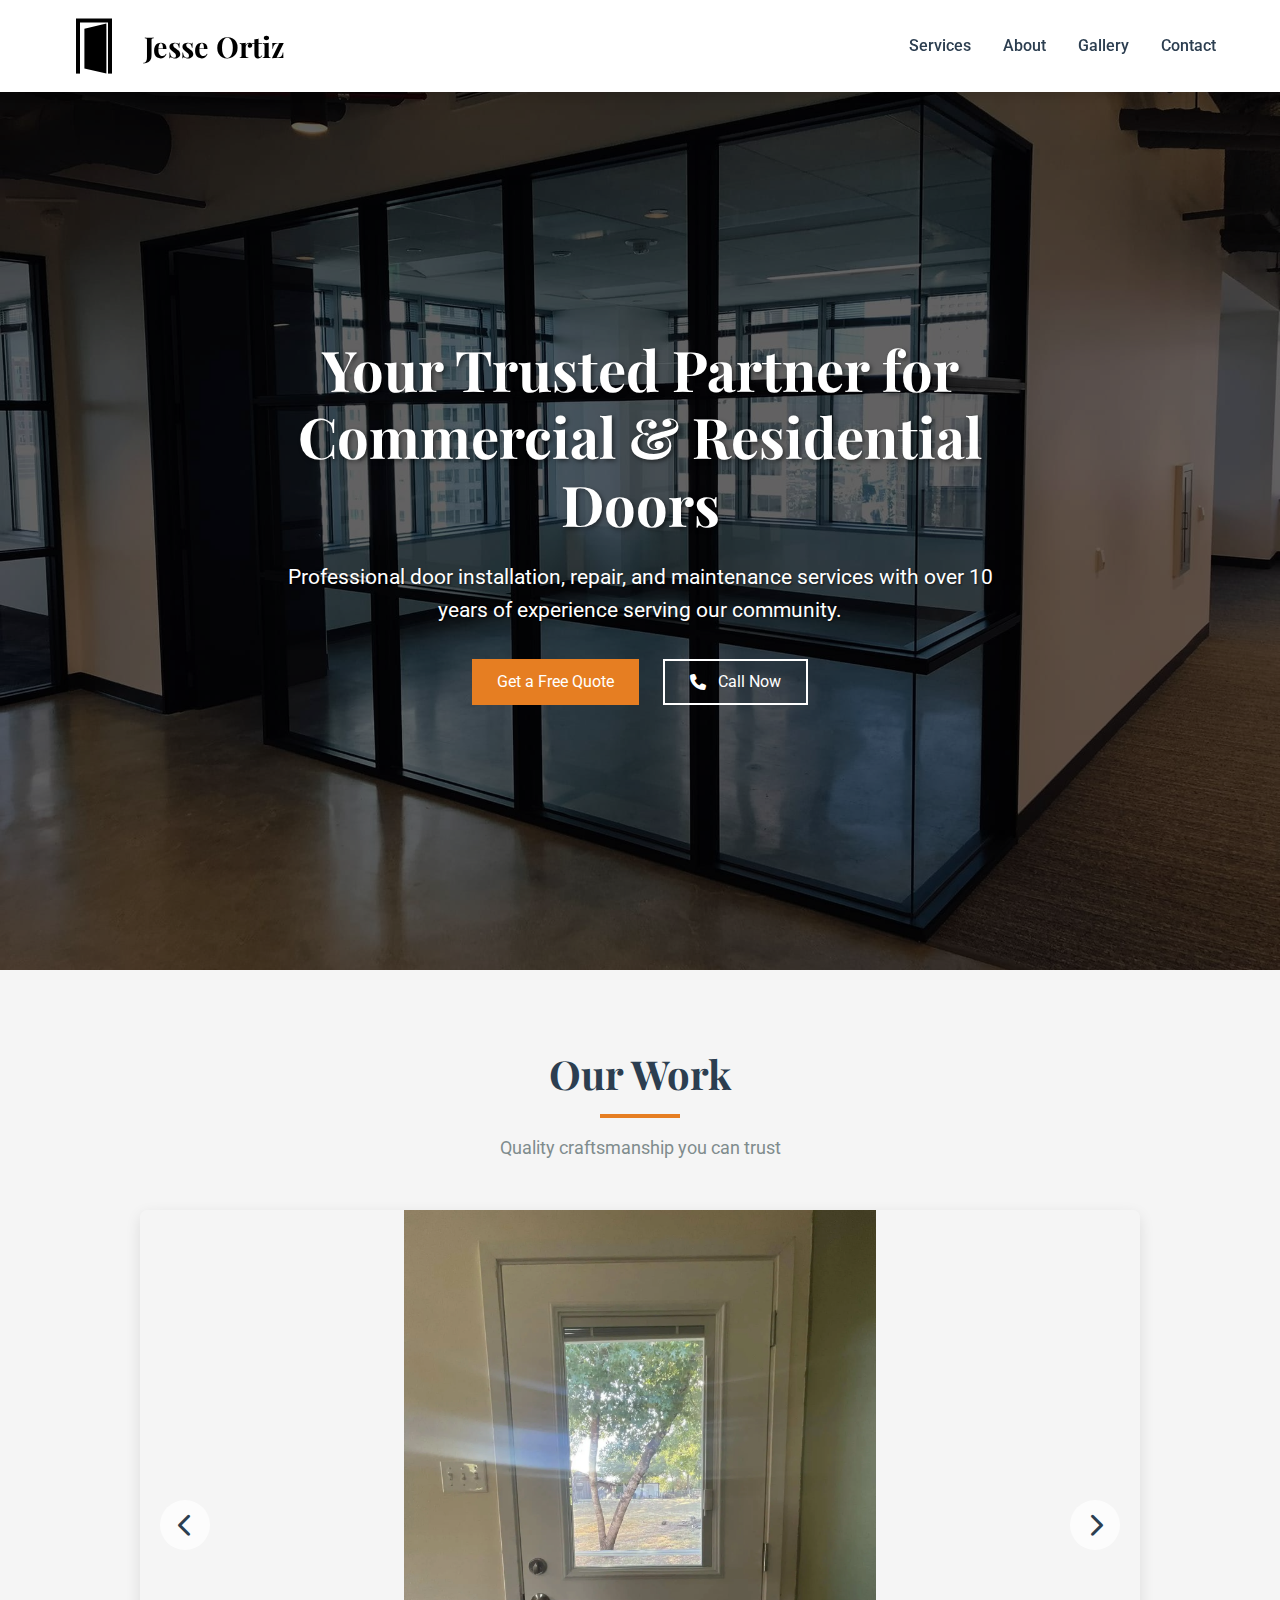
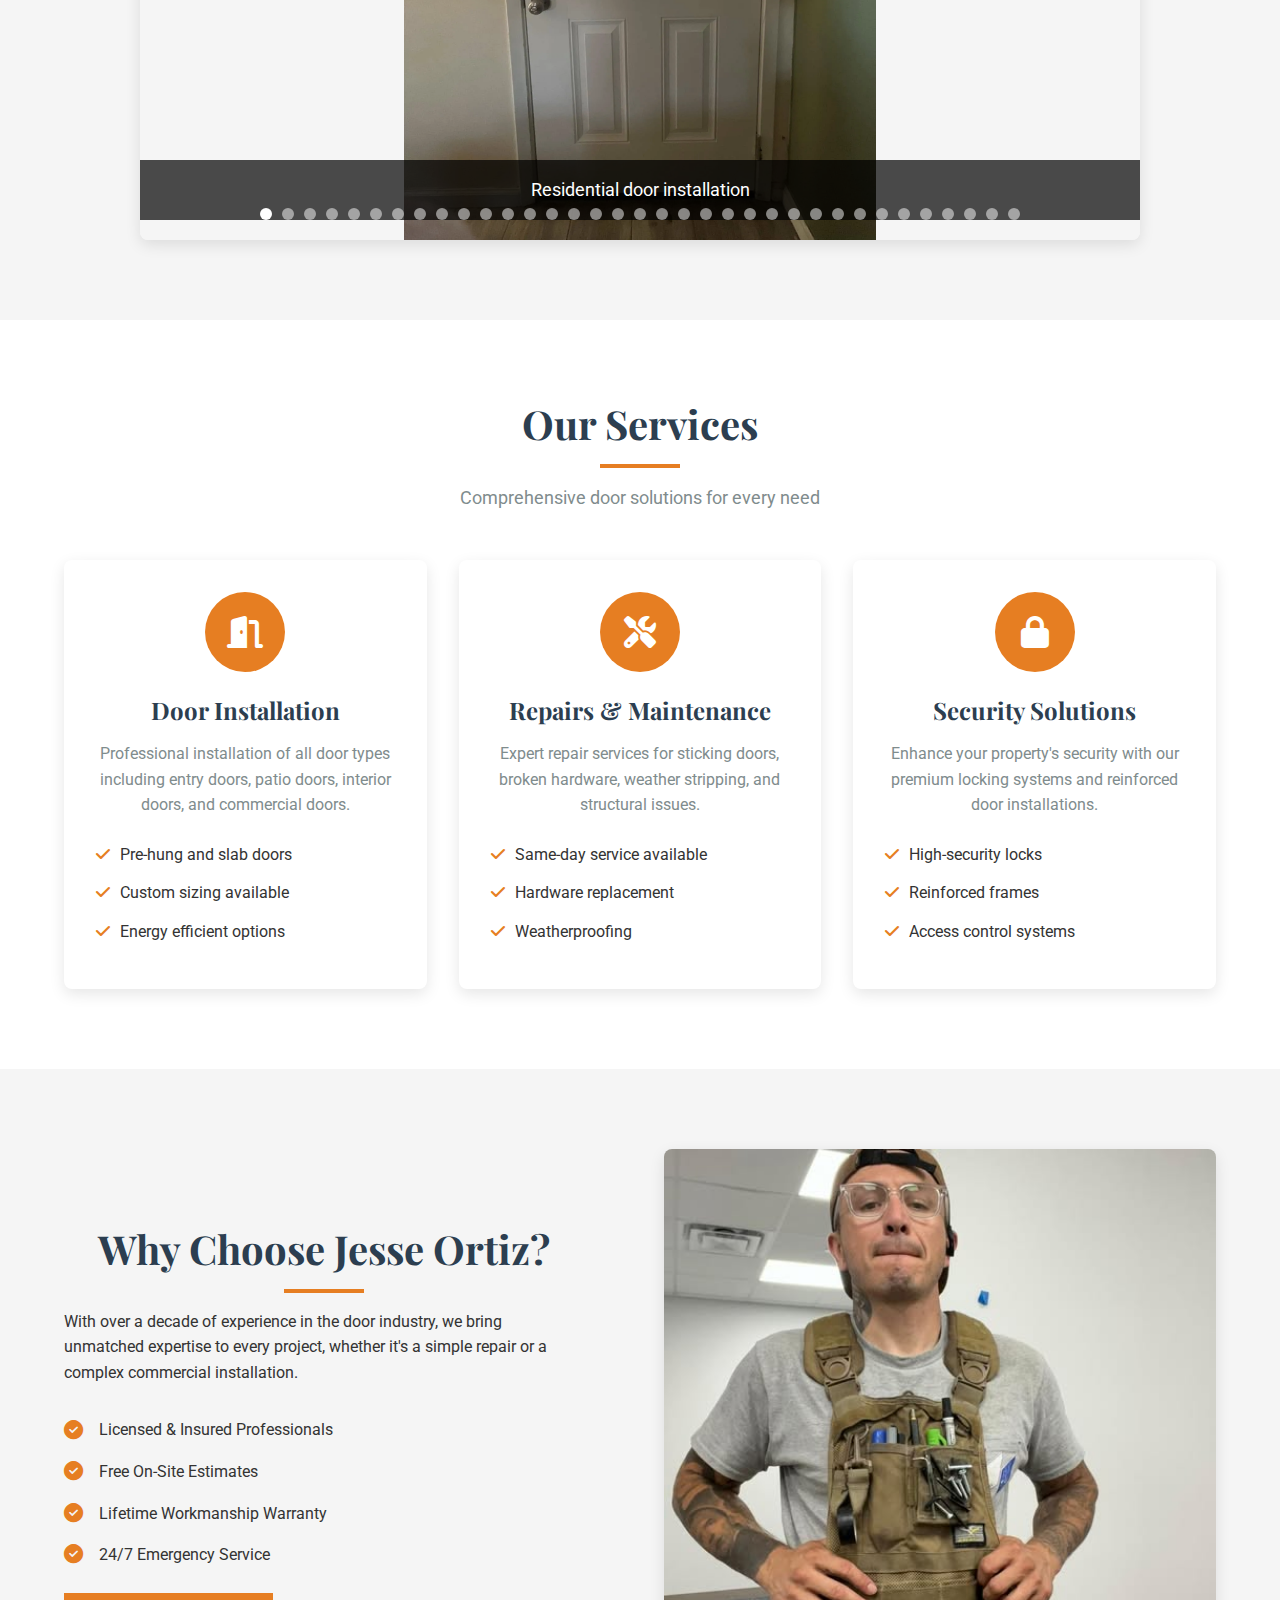
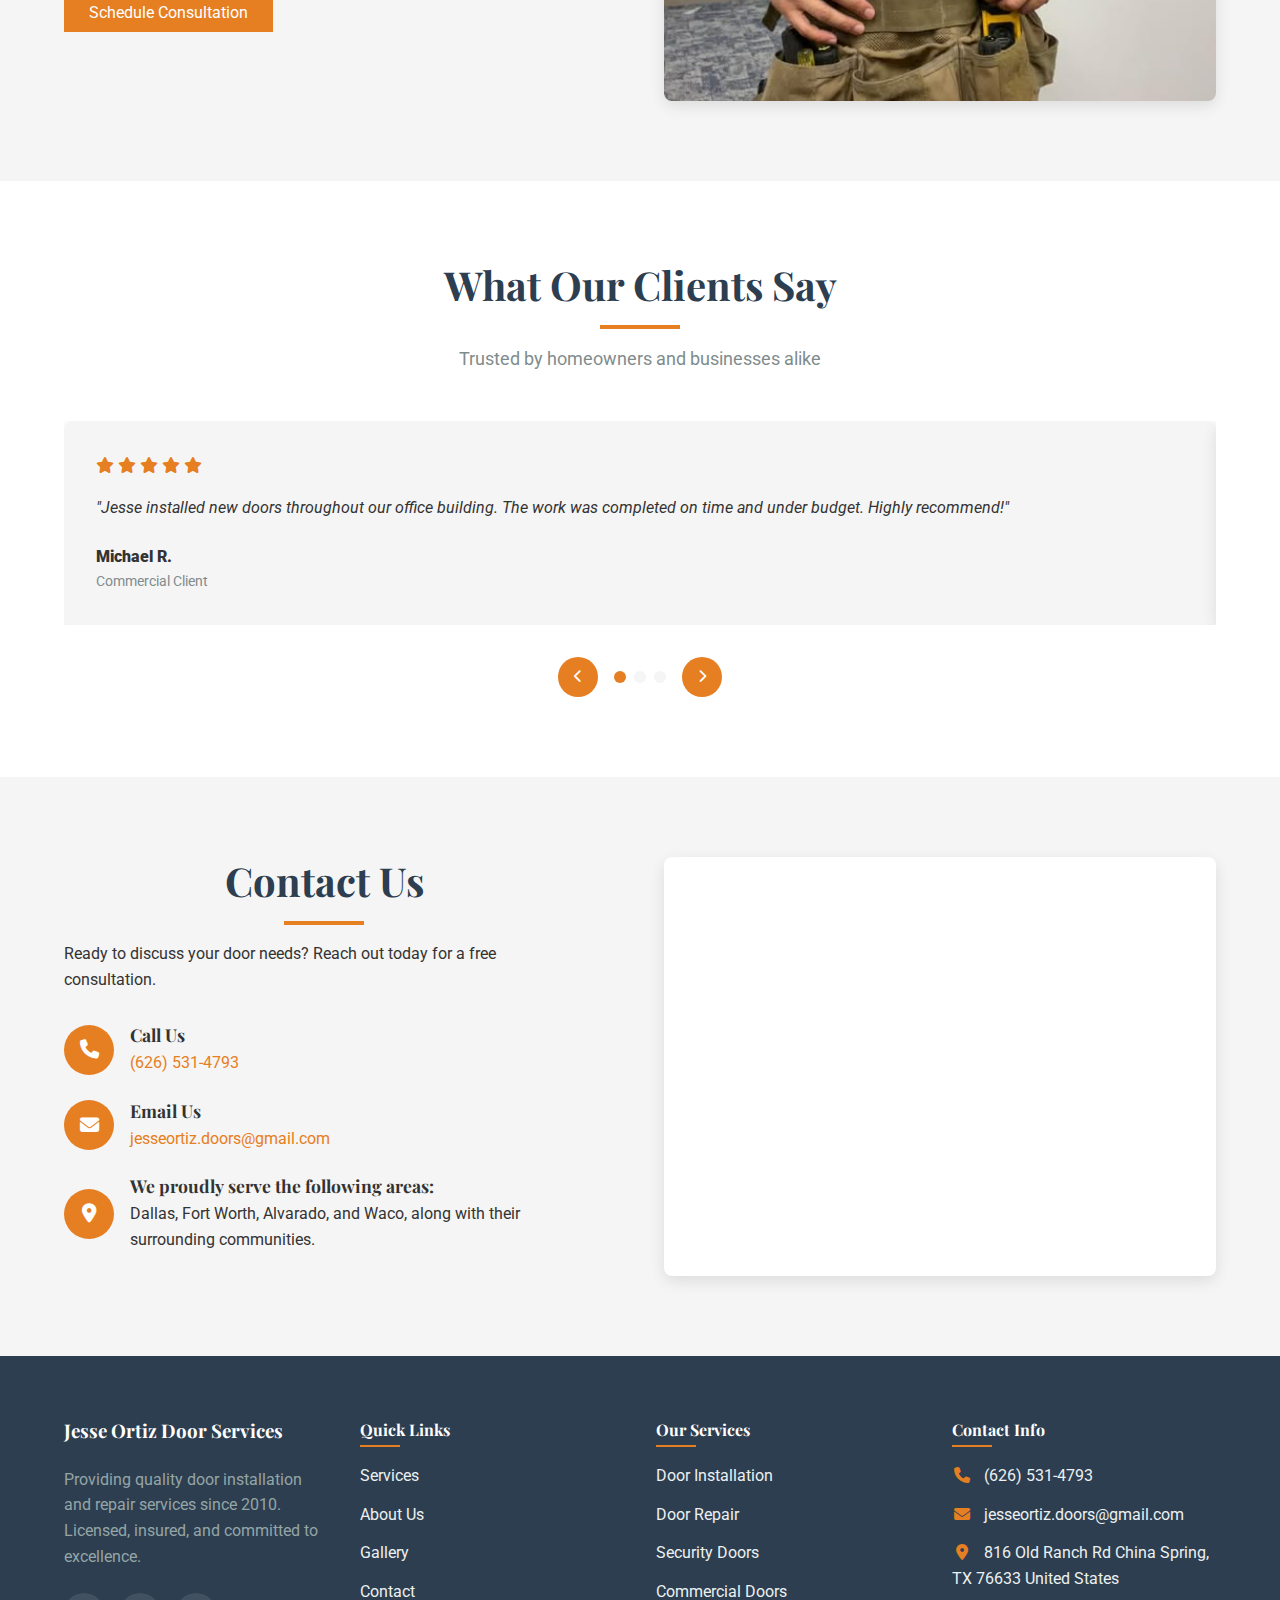
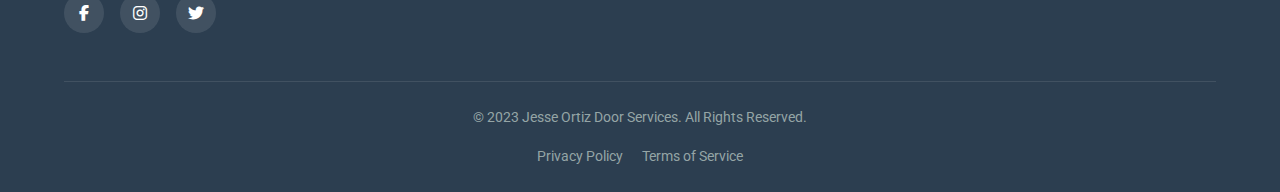
==== index.html @ e3164363 "Apply various SEO optimizations to improve site visibility" ====
<!DOCTYPE html>
<html lang="en">
<head>
  <meta charset="UTF-8">
  <meta name="viewport" content="width=device-width, initial-scale=1.0">
  <meta name="description" content="Trusted and professional door installation and repair services for commercial and residential needs.">
  <meta name="author" content="Jesse Ortiz - Expert in door services">
  <meta name="keywords" content="door installation, door repair, commercial doors, residential doors, professional door services">
  <title>Jesse Ortiz - Professional Door Services</title>
  <link rel="stylesheet" href="https://cdnjs.cloudflare.com/ajax/libs/font-awesome/6.4.0/css/all.min.css">
  <link href="https://fonts.googleapis.com/css2?family=Roboto:wght@300;400;500;700&family=Playfair+Display:wght@700&display=swap" rel="stylesheet">
  <link rel="stylesheet" href="styles.css">
  <meta property="og:title" content="Jesse Ortiz - Professional Door Installation Services">
<meta property="og:description" content="Trusted door installation and repair services for residential and commercial properties">
<meta property="og:type" content="website">
<meta property="og:url" content="https://jesseortizdoors.com/">
<meta name="twitter:card" content="summary_large_image">
<link rel="icon" href="./assets/jesse-ortiz-doors-no-text.svg" type="image/svg+xml">
</head>
<body>

  <!-- Header -->
  <header class="header">
    <div class="container">
      <nav class="navbar">
        <div class="logo">
          <a href="/"><img src="./assets/jesse-ortiz-doors-no-text.svg" alt="Jesse Ortiz, door installation and repair expert">Jesse Ortiz</a>
        </div>
        <div class="hamburger" id="hamburger">
          <span></span>
          <span></span>
          <span></span>
        </div>
        <ul class="nav-menu" id="nav-menu">
          <li><a href="#services">Services</a></li>
          <li><a href="#about">About</a></li>
          <li><a href="#gallery">Gallery</a></li>
          <li><a href="#contact">Contact</a></li>
        </ul>
      </nav>
    </div>
  </header>

  <!-- Hero Section -->
  <main class="hero">
    <div class="hero-overlay"></div>
    <div class="container">
      <div class="hero-content">
        <h1>Your Trusted Partner for Commercial & Residential Doors</h1>
        <p class="lead">Professional door installation, repair, and maintenance services with over 10 years of experience serving our community.</p>
        <div class="hero-buttons">
          <a href="#contact" class="cta-btn primary-btn">Get a Free Quote</a>
          <a href="tel:+16265314793" class="cta-btn secondary-btn">
            <i class="fas fa-phone"></i> Call Now
          </a>
        </div>
      </div>
    </div>
  </main>

  <!-- Carousel Section -->
  <section id="gallery" class="gallery-section">
    <div class="container">
      <h2 class="section-title">Our Work</h2>
      <p class="section-subtitle">Quality craftsmanship you can trust</p>
      
      <div class="carousel">
        <button class="carousel-button prev" aria-label="Previous slide">
          <i class="fas fa-chevron-left"></i>
        </button>
        
     <!-- Replace the static carousel slides with this dynamic container -->
<div class="carousel-track-container">
    <div class="carousel-track" id="carouselTrack"></div>
  </div>
        
        <button class="carousel-button next" aria-label="Next slide">
          <i class="fas fa-chevron-right"></i>
        </button>
        
        <div class="carousel-nav">
          <button class="carousel-indicator current-slide"></button>
          <button class="carousel-indicator"></button>
          <button class="carousel-indicator"></button>
          <button class="carousel-indicator"></button>
          <button class="carousel-indicator"></button>
        </div>
      </div>
    </div>
  </section>

  <!-- Services Section -->
  <section id="services" class="services-section">
    <div class="container">
      <h2 class="section-title">Our Services</h2>
      <p class="section-subtitle">Comprehensive door solutions for every need</p>
      
      <div class="services-grid">
        <div class="service-card">
          <div class="service-icon">
            <i class="fas fa-door-open"></i>
          </div>
          <h3>Door Installation</h3>
          <p>Professional installation of all door types including entry doors, patio doors, interior doors, and commercial doors.</p>
          <ul class="service-features">
            <li>Pre-hung and slab doors</li>
            <li>Custom sizing available</li>
            <li>Energy efficient options</li>
          </ul>
        </div>
        
        <div class="service-card">
          <div class="service-icon">
            <i class="fas fa-tools"></i>
          </div>
          <h3>Repairs & Maintenance</h3>
          <p>Expert repair services for sticking doors, broken hardware, weather stripping, and structural issues.</p>
          <ul class="service-features">
            <li>Same-day service available</li>
            <li>Hardware replacement</li>
            <li>Weatherproofing</li>
          </ul>
        </div>
        
        <div class="service-card">
          <div class="service-icon">
            <i class="fas fa-lock"></i>
          </div>
          <h3>Security Solutions</h3>
          <p>Enhance your property's security with our premium locking systems and reinforced door installations.</p>
          <ul class="service-features">
            <li>High-security locks</li>
            <li>Reinforced frames</li>
            <li>Access control systems</li>
          </ul>
        </div>
      </div>
    </div>
  </section>

  <!-- About Section -->
  <section id="about" class="about-section">
    <div class="container">
      <div class="about-content">
        <div class="about-text">
          <h2 class="section-title">Why Choose Jesse Ortiz?</h2>
          <p>With over a decade of experience in the door industry, we bring unmatched expertise to every project, whether it's a simple repair or a complex commercial installation.</p>
          
          <div class="about-features">
            <div class="feature">
              <i class="fas fa-check-circle"></i>
              <span>Licensed & Insured Professionals</span>
            </div>
            <div class="feature">
              <i class="fas fa-check-circle"></i>
              <span>Free On-Site Estimates</span>
            </div>
            <div class="feature">
              <i class="fas fa-check-circle"></i>
              <span>Lifetime Workmanship Warranty</span>
            </div>
            <div class="feature">
              <i class="fas fa-check-circle"></i>
              <span>24/7 Emergency Service</span>
            </div>
          </div>
          
          <a href="#contact" class="cta-btn primary-btn">Schedule Consultation</a>
        </div>
        
        <div class="about-image">
          <img src="./assets/about-image.jpg" alt="Jesse Ortiz door installer" loading="lazy">
        </div>
      </div>
    </div>
  </section>

  <!-- Testimonials Section -->
<section class="testimonials-section" aria-labelledby="testimonials-heading">
  <div class="container">
    <h2 id="testimonials-heading" class="section-title">What Our Clients Say</h2>
    <p class="section-subtitle">Trusted by homeowners and businesses alike</p>
    
    <div class="testimonials-slider">
      <div class="slider-container" role="region" aria-live="polite">
        <div class="testimonials-track">
          <!-- Testimonial 1 -->
          <div class="testimonial-card" tabindex="0">
            <div class="testimonial-rating">
              <i class="fas fa-star" aria-hidden="true"></i>
              <i class="fas fa-star" aria-hidden="true"></i>
              <i class="fas fa-star" aria-hidden="true"></i>
              <i class="fas fa-star" aria-hidden="true"></i>
              <i class="fas fa-star" aria-hidden="true"></i>
              <span class="sr-only">5 star rating</span>
            </div>
            <blockquote>
              <p>"Jesse installed new doors throughout our office building. The work was completed on time and under budget. Highly recommend!"</p>
              <footer class="testimonial-author">
                <strong>Michael R.</strong>
                <span>Commercial Client</span>
              </footer>
            </blockquote>
          </div>
          
          <!-- Testimonial 2 -->
          <div class="testimonial-card" tabindex="0">
            <div class="testimonial-rating">
              <i class="fas fa-star" aria-hidden="true"></i>
              <i class="fas fa-star" aria-hidden="true"></i>
              <i class="fas fa-star" aria-hidden="true"></i>
              <i class="fas fa-star" aria-hidden="true"></i>
              <i class="fas fa-star" aria-hidden="true"></i>
              <span class="sr-only">5 star rating</span>
            </div>
            <blockquote>
              <p>"Our front door was sticking badly. Jesse diagnosed and fixed the issue in no time at a very reasonable price. Will definitely call again."</p>
              <footer class="testimonial-author">
                <strong>Sarah L.</strong>
                <span>Homeowner</span>
              </footer>
            </blockquote>
          </div>
          
          <!-- Testimonial 3 -->
          <div class="testimonial-card" tabindex="0">
            <div class="testimonial-rating">
              <i class="fas fa-star" aria-hidden="true"></i>
              <i class="fas fa-star" aria-hidden="true"></i>
              <i class="fas fa-star" aria-hidden="true"></i>
              <i class="fas fa-star" aria-hidden="true"></i>
              <i class="fas fa-star-half-alt" aria-hidden="true"></i>
              <span class="sr-only">4.5 star rating</span>
            </div>
            <blockquote>
              <p>"Quick response to our emergency door repair. Professional service and excellent craftsmanship. Our business was back up and running the same day."</p>
              <footer class="testimonial-author">
                <strong>David K.</strong>
                <span>Restaurant Owner</span>
              </footer>
            </blockquote>
          </div>
          
          <!-- Testimonial 4 -->
          <div class="testimonial-card" tabindex="0">
            <div class="testimonial-rating">
              <i class="fas fa-star" aria-hidden="true"></i>
              <i class="fas fa-star" aria-hidden="true"></i>
              <i class="fas fa-star" aria-hidden="true"></i>
              <i class="fas fa-star" aria-hidden="true"></i>
              <i class="fas fa-star" aria-hidden="true"></i>
              <span class="sr-only">5 star rating</span>
            </div>
            <blockquote>
              <p>"The custom door installation transformed our home's entrance. Attention to detail was impressive and the result exceeded our expectations."</p>
              <footer class="testimonial-author">
                <strong>Jennifer M.</strong>
                <span>Homeowner</span>
              </footer>
            </blockquote>
          </div>
           <!-- Testimonial 5 -->
           <div class="testimonial-card" tabindex="0">
            <div class="testimonial-rating">
              <i class="fas fa-star" aria-hidden="true"></i>
              <i class="fas fa-star" aria-hidden="true"></i>
              <i class="fas fa-star" aria-hidden="true"></i>
              <i class="fas fa-star" aria-hidden="true"></i>
              <i class="fas fa-star" aria-hidden="true"></i>
              <span class="sr-only">5 star rating</span>
            </div>
            <blockquote>
              <p>"Jesse did work for me.  I knew when I saw his post he would be the guy one day.   He came through for me.  Not cheapest, but the surest."</p>
              <footer class="testimonial-author">
                <strong>Emily D.</strong>
                <span>Homeowner</span>
              </footer>
            </blockquote>
          </div>
           <!-- Testimonial 6 -->
           <div class="testimonial-card" tabindex="0">
            <div class="testimonial-rating">
              <i class="fas fa-star" aria-hidden="true"></i>
              <i class="fas fa-star" aria-hidden="true"></i>
              <i class="fas fa-star" aria-hidden="true"></i>
              <i class="fas fa-star" aria-hidden="true"></i>
              <i class="fas fa-star" aria-hidden="true"></i>
              <span class="sr-only">5 star rating</span>
            </div>
            <blockquote>
              <p>"Jesse is great. Highly recommend!"</p>
              <footer class="testimonial-author">
                <strong>John C.</strong>
                <span>Homeowner</span>
              </footer>
            </blockquote>
          </div>
        </div>
      </div>
      
      <!-- Slider Controls -->
      <div class="slider-controls">
        <button class="slider-prev" aria-label="Previous testimonial">
          <i class="fas fa-chevron-left" aria-hidden="true"></i>
        </button>
        <div class="slider-dots" role="tablist"></div>
        <button class="slider-next" aria-label="Next testimonial">
          <i class="fas fa-chevron-right" aria-hidden="true"></i>
        </button>
      </div>
    </div>
  </div>
</section>

  <!-- Contact Section -->
  <section id="contact" class="contact-section">
    <div class="container">
      <div class="contact-content">
        <div class="contact-info">
          <h2 class="section-title">Contact Us</h2>
          <p>Ready to discuss your door needs? Reach out today for a free consultation.</p>
          
          <div class="contact-methods">
            <div class="contact-method">
              <i class="fas fa-phone"></i>
              <div>
                <h4>Call Us</h4>
                <a href="tel:+16265314793"> (626) 531-4793
                </a>
              </div>
            </div>
            
            <div class="contact-method">
              <i class="fas fa-envelope"></i>
              <div>
                <h4>Email Us</h4>
                <a href="mailto:jesseortiz.doors@gmail.com">jesseortiz.doors@gmail.com</a>
              </div>
            </div>
            
            <div class="contact-method">
              <i class="fas fa-map-marker-alt"></i>
              <div>
                <h4>We proudly serve the following areas:</h4>
                <span>Dallas, Fort Worth, Alvarado, and Waco, along with their surrounding communities.</span>
              </div>
            </div>
          </div>
        </div>
        
        <!-- <div class="contact-form">
          <form id="contactForm" action="submit_form.php" method="POST">
            <div class="form-group">
              <input type="text" id="name" name="name" required>
              <label for="name">Your Name</label>
            </div>
            
            <div class="form-group">
              <input type="email" id="email" name="email" required>
              <label for="email">Email Address</label>
            </div>
            
            <div class="form-group">
              <input type="tel" id="phone" name="phone">
              <label for="phone">Phone Number (optional)</label>
            </div>
            
            <div class="form-group">
              <select id="service" name="service">
                <option value="">Select a Service</option>
                <option value="installation">Door Installation</option>
                <option value="repair">Door Repair</option>
                <option value="maintenance">Maintenance</option>
                <option value="other">Other</option>
              </select>
            </div>
            
            <div class="form-group">
              <textarea id="message" name="message" rows="4" required></textarea>
              <label for="message">How Can We Help?</label>
            </div>
            
            <button type="submit" class="primary-btn">
              <i class="fas fa-paper-plane"></i> Send Message
            </button>
          </form>
        </div> -->
        <div class="contact-maps">
          <iframe
            src="https://www.google.com/maps/embed?pb=!1m18!1m12!1m3!1d3396.227516105256!2d-97.34778952389745!3d31.654994640477742!2m3!1f0!2f0!3f0!3m2!1i1024!2i768!4f13.1!3m3!1m2!1s0x864f917b41f2008f%3A0xd200699b4563b506!2s816%20Old%20Ranch%20Rd%2C%20China%20Spring%2C%20TX%2076633%2C%20EE.%20UU.!5e0!3m2!1ses!2smx!4v1743710718739!5m2!1ses!2smx"
            width="100%" height="450" style="border:0;" allowfullscreen="" loading="lazy"
            referrerpolicy="no-referrer-when-downgrade"></iframe>
        </div>
        

      </div>
    </div>
  </section>

  <!-- Footer -->
  <footer class="footer">
    <div class="container">
      <div class="footer-content">
        <div class="footer-about">
          <h3>Jesse Ortiz Door Services</h3>
          <p>Providing quality door installation and repair services since 2010. Licensed, insured, and committed to excellence.</p>
          <div class="social-links">
            <a href="https://www.facebook.com/people/Jesse-The-Door-Doctor/61564097489994/"  target="_blank" aria-label="Facebook"><i class="fab fa-facebook-f"></i></a>
            <a href="#" aria-label="Instagram"><i class="fab fa-instagram"></i></a>
            <a href="#" aria-label="Twitter"><i class="fab fa-twitter"></i></a>
          </div>
        </div>
        
        <div class="footer-links">
          <h4>Quick Links</h4>
          <ul>
            <li><a href="#services">Services</a></li>
            <li><a href="#about">About Us</a></li>
            <li><a href="#gallery">Gallery</a></li>
            <li><a href="#contact">Contact</a></li>
          </ul>
        </div>
        
        <div class="footer-services">
          <h4>Our Services</h4>
          <ul>
            <li><a href="#">Door Installation</a></li>
            <li><a href="#">Door Repair</a></li>
            <li><a href="#">Security Doors</a></li>
            <li><a href="#">Commercial Doors</a></li>
          </ul>
        </div>
        
        <div class="footer-contact">
          <h4>Contact Info</h4>
          <ul>
            <li><i class="fas fa-phone"></i> (626) 531-4793</li>
            <li><i class="fas fa-envelope"></i> jesseortiz.doors@gmail.com</li>
            <li><i class="fas fa-map-marker-alt"></i> 816 Old Ranch Rd  
              China Spring, TX 76633  
              United States</li>
          </ul>
        </div>
      </div>
      
      <div class="footer-bottom">
        <p>&copy; 2023 Jesse Ortiz Door Services. All Rights Reserved.</p>
        <div class="legal-links">
          <a href="#">Privacy Policy</a>
          <a href="#">Terms of Service</a>
        </div>
      </div>
    </div>
  </footer>


  <script type="application/ld+json">
    {
      "@context": "https://schema.org",
      "@type": "LocalBusiness",
      "name": "Jesse Ortiz Door Services",
      "image": "https://jesseortizdoors.com/assets/jesse-ortiz-doors-no-text.svg",
      "telephone": "+16265314793",
      "email": "jesseortiz.doors@gmail.com",
      "address": {
        "@type": "PostalAddress",
        "streetAddress": "816 Old Ranch Rd",
        "addressLocality": "China Spring",
        "addressRegion": "TX",
        "postalCode": "76633",
        "addressCountry": "US"
      },
      "openingHoursSpecification": {
        "@type": "OpeningHoursSpecification",
        "dayOfWeek": ["Monday", "Tuesday", "Wednesday", "Thursday", "Friday", "Saturday"],
        "opens": "05:00",
        "closes": "21:00"
      }
    }
    
    </script>
  <script src="script.js"></script>
</body>
</html>
---- styles.css ----
/* Global Styles */
:root {
    --primary-color: #e67e22;
    --primary-dark: #d35400;
    --secondary-color: #2c3e50;
    --light-color: #ecf0f1;
    --dark-color: #2c3e50;
    --text-color: #333;
    --text-light: #7f8c8d;
    --white: #fff;
    --black: #000;
    --gray: #95a5a6;
    --light-gray: #f5f5f5;
    --max-width: 1200px;
    --border-radius: 8px;
    --box-shadow: 0 5px 15px rgba(0, 0, 0, 0.1);
    --transition: all 0.3s ease;
  }
  
  * {
    margin: 0;
    padding: 0;
    box-sizing: border-box;
  }
  
  html {
    scroll-behavior: smooth;
  }
  
  body {
    font-family: 'Roboto', sans-serif;
    line-height: 1.6;
    color: var(--text-color);
    background-color: var(--white);
    overflow-x: hidden;
  }
  
  h1, h2, h3, h4 {
    font-family: 'Playfair Display', serif;
    font-weight: 700;
    line-height: 1.2;
    margin-bottom: 1rem;
  }
  
  p {
    margin-bottom: 1rem;
  }
  
  a {
    text-decoration: none;
    color: inherit;
    transition: var(--transition);
  }
  
  ul {
    list-style: none;
  }
  
  img {
    max-width: 100%;
    height: auto;
    display: block;
  }
  
  .container {
    width: 100%;
    max-width: var(--max-width);
    margin: 0 auto;
    padding: 0 1.5rem;
  }
  
  .section-title {
    font-size: 2.5rem;
    color: var(--dark-color);
    text-align: center;
    margin-bottom: 1rem;
    position: relative;
  }
  
  .section-title::after {
    content: '';
    display: block;
    width: 80px;
    height: 4px;
    background: var(--primary-color);
    margin: 1rem auto;
  }
  
  .section-subtitle {
    text-align: center;
    color: var(--text-light);
    margin-bottom: 3rem;
    font-size: 1.1rem;
  }
  
  .btn {
    display: inline-block;
    padding: 0.8rem 1.8rem;
    border-radius: var(--border-radius);
    font-weight: 500;
    text-align: center;
    cursor: pointer;
    transition: var(--transition);
    border: none;
  }
  
  .primary-btn {
    background-color: var(--primary-color);
    color: var(--white);
    padding: 10px 25px;
    border: 0;
  }
  
  .primary-btn:hover {
    background-color: var(--primary-dark);
    transform: translateY(-3px);
    box-shadow: var(--box-shadow);
  }
  
  .secondary-btn {
    background-color: transparent;
    color: var(--white);
    border: 2px solid var(--white);
    padding: 2px 25px;
    display: flex
;
    align-items: center;
    justify-content: center;
    gap: 12px;
  }
  
  .secondary-btn:hover {
    background-color: var(--white);
    color: var(--primary-color);
    transform: translateY(-3px);
    box-shadow: var(--box-shadow);
  }
  
  /* Header Styles */
  .header {
    position: fixed;
    top: 0;
    left: 0;
    width: 100%;
    z-index: 1000;
    background-color: var(--white);
    box-shadow: 0 2px 10px rgba(0, 0, 0, 0.1);
    transition: var(--transition);
  }
  
  .header.scrolled {
    background-color: rgba(255, 255, 255, 0.95);
    box-shadow: 0 5px 20px rgba(0, 0, 0, 0.1);
  }
  
  .navbar {
    display: flex;
    justify-content: space-between;
    align-items: center;
    padding: 1rem 0;
  }
  
  .logo a {
    font-family: 'Playfair Display', serif;
    font-size: 1.8rem;
    font-weight: 700;
    color: var(--black);
    display: flex;
    align-items: center;
    gap: 20px;
  }
  .logo img {
    width: 60px;
  }
  
  .nav-menu {
    display: flex;
    align-items: center;
  }
  
  .nav-menu li {
    margin-left: 2rem;
  }
  
  .nav-menu a {
    font-weight: 500;
    color: var(--dark-color);
    position: relative;
    padding: 0.5rem 0;
  }
  
  .nav-menu a::after {
    content: '';
    position: absolute;
    bottom: 0;
    left: 0;
    width: 0;
    height: 2px;
    background-color: var(--primary-color);
    transition: var(--transition);
  }
  
  .nav-menu a:hover::after {
    width: 100%;
  }
  
  .hamburger {
    display: none;
    cursor: pointer;
    width: 30px;
    height: 20px;
    flex-direction: column;
    justify-content: space-between;
  }
  
  .hamburger span {
    display: block;
    width: 100%;
    height: 3px;
    background-color: var(--dark-color);
    transition: var(--transition);
  }
  
  .hamburger.active span:nth-child(1) {
    transform: translateY(8px) rotate(45deg);
  }
  
  .hamburger.active span:nth-child(2) {
    opacity: 0;
  }
  
  .hamburger.active span:nth-child(3) {
    transform: translateY(-8px) rotate(-45deg);
  }
  
  /* Hero Section */
  .hero {
    position: relative;
    height: 100vh;
    min-height: 600px;
    display: flex;
    align-items: center;
    background: url('./assets/bh_header.jpg') no-repeat center center/cover;
    color: var(--white);
    margin-top: 70px; /* Account for fixed header */
  }
  
  .hero-overlay {
    position: absolute;
    top: 0;
    left: 0;
    width: 100%;
    height: 100%;
    background-color: rgba(0, 0, 0, 0.6);
  }
  
  .hero-content {
    position: relative;
    z-index: 1;
    max-width: 800px;
    margin: 0 auto;
    text-align: center;
    padding: 2rem;
  }
  
  .hero h1 {
    font-size: 3.5rem;
    margin-bottom: 1.5rem;
    text-shadow: 2px 2px 4px rgba(0, 0, 0, 0.5);
  }
  
  .hero .lead {
    font-size: 1.3rem;
    margin-bottom: 2rem;
    text-shadow: 1px 1px 2px rgba(0, 0, 0, 0.5);
  }
  
  .hero-buttons {
    display: flex;
    justify-content: center;
    gap: 1.5rem;
    flex-wrap: wrap;
  }
  
  /* Carousel Section */
  .gallery-section {
    padding: 5rem 0;
    background-color: var(--light-gray);
  }
  
  .carousel {
    position: relative;
    max-width: 1000px;
    margin: 0 auto;
    overflow: hidden;
    border-radius: var(--border-radius);
    box-shadow: var(--box-shadow);
  }
  
  .carousel-track-container {
    position: relative;
    height: 70vh;
    min-height: 400px;
    max-height: 800px;
    overflow: hidden;
  }
  
  .carousel-track {
    display: flex;
    position: relative;
    height: 100%;
    transition: transform 0.5s ease-in-out;
  }
  
  .carousel-slide {
    position: absolute;
    top: 0;
    left: 0;
    width: 100%;
    height: 100%;
    display: flex;
    align-items: center;
    justify-content: center;
    background: #f5f5f5;
  }
  
  .carousel-slide img {
    max-width: 100%;
    max-height: 100%;
    width: auto;
    height: auto;
    object-fit: contain;
  }
  
  .slide-caption {
    position: absolute;
    bottom: 20px;
    left: 0;
    right: 0;
    background: rgba(0, 0, 0, 0.7);
    color: var(--white);
    padding: 1rem;
    text-align: center;
    font-size: 1.1rem;
  }
  
  .carousel-button {
    position: absolute;
    top: 50%;
    transform: translateY(-50%);
    background: rgba(255, 255, 255, 0.7);
    border: none;
    border-radius: 50%;
    width: 50px;
    height: 50px;
    font-size: 1.5rem;
    color: var(--dark-color);
    cursor: pointer;
    z-index: 10;
    transition: var(--transition);
    display: flex;
    align-items: center;
    justify-content: center;
  }
  
  .carousel-button:hover {
    background: var(--white);
    color: var(--primary-color);
  }
  
  .carousel-button.prev {
    left: 20px;
  }
  
  .carousel-button.next {
    right: 20px;
  }
  
  .carousel-nav {
    position: absolute;
    bottom: 20px;
    left: 0;
    right: 0;
    display: flex;
    justify-content: center;
    gap: 10px;
    z-index: 10;
  }
  
  .carousel-indicator {
    width: 12px;
    height: 12px;
    border-radius: 50%;
    background: rgba(255, 255, 255, 0.5);
    border: none;
    cursor: pointer;
    transition: var(--transition);
  }
  
  .carousel-indicator.current-slide {
    background: var(--white);
  }
  
  /* Services Section */
  .services-section {
    padding: 5rem 0;
  }
  
  .services-grid {
    display: grid;
    grid-template-columns: repeat(auto-fit, minmax(300px, 1fr));
    gap: 2rem;
    margin-top: 3rem;
  }
  
  .service-card {
    background: var(--white);
    border-radius: var(--border-radius);
    padding: 2rem;
    box-shadow: var(--box-shadow);
    transition: var(--transition);
    text-align: center;
  }
  
  .service-card:hover {
    transform: translateY(-10px);
    box-shadow: 0 15px 30px rgba(0, 0, 0, 0.1);
  }
  
  .service-icon {
    width: 80px;
    height: 80px;
    margin: 0 auto 1.5rem;
    background: var(--primary-color);
    color: var(--white);
    border-radius: 50%;
    display: flex;
    align-items: center;
    justify-content: center;
    font-size: 2rem;
  }
  
  .service-card h3 {
    font-size: 1.5rem;
    margin-bottom: 1rem;
    color: var(--dark-color);
  }
  
  .service-card p {
    color: var(--text-light);
    margin-bottom: 1.5rem;
  }
  
  .service-features {
    text-align: left;
    margin-top: 1.5rem;
  }
  
  .service-features li {
    margin-bottom: 0.8rem;
    position: relative;
    padding-left: 1.5rem;
  }
  
  .service-features li::before {
    content: '\f00c';
    font-family: 'Font Awesome 6 Free';
    font-weight: 900;
    position: absolute;
    left: 0;
    color: var(--primary-color);
  }
  
  /* About Section */
  .about-section {
    padding: 5rem 0;
    background: var(--light-gray);
  }
  
  .about-content {
    display: grid;
    grid-template-columns: 1fr 1fr;
    gap: 3rem;
    align-items: center;
  }
  
  .about-text {
    padding-right: 2rem;
  }
  
  .about-image {
    border-radius: var(--border-radius);
    overflow: hidden;
    box-shadow: var(--box-shadow);
  }
  
  .about-image img {
    width: 100%;
    height: auto;
    transition: var(--transition);
  }
  
  .about-image:hover img {
    transform: scale(1.03);
  }
  
  .about-features {
    margin: 2rem 0;
  }
  
  .feature {
    display: flex;
    align-items: center;
    margin-bottom: 1rem;
  }
  
  .feature i {
    color: var(--primary-color);
    margin-right: 1rem;
    font-size: 1.2rem;
  }
  
/* Testimonials Section - Versión Corregida */
.testimonials-section {
  padding: 5rem 0;
  background: var(--white);
}

.testimonials-slider {
  position: relative;
  margin-top: 3rem;
}

.slider-container {
  overflow: hidden;
  width: 100%;
}

.testimonials-track {
  display: flex;
  transition: transform 0.5s ease;
}

.testimonial-card {
  background: var(--light-gray);
  padding: 2rem;
  border-radius: var(--border-radius);
  box-shadow: var(--box-shadow);
  flex: 0 0 100%; /* Por defecto 1 card (100% width) */
  margin-right: 0; /* Sin margen en móvil */
}


/* Resto de tus estilos (rating, author, etc.) se mantienen igual */
.testimonial-rating {
  color: var(--primary-color);
  margin-bottom: 1rem;
}

.testimonial-card p {
  font-style: italic;
  margin-bottom: 1.5rem;
}

.testimonial-author {
  font-weight: 700;
}

.testimonial-author span {
  display: block;
  font-weight: 400;
  color: var(--text-light);
  font-size: 0.9rem;
}

/* Slider Controls (se mantiene igual) */
.slider-controls {
  display: flex;
  justify-content: center;
  align-items: center;
  margin-top: 2rem;
  gap: 1rem;
}


/* Slider Controls */
.slider-controls {
  display: flex;
  justify-content: center;
  align-items: center;
  margin-top: 2rem;
  gap: 1rem;
}

.slider-prev,
.slider-next {
  background: var(--primary-color);
  color: white;
  border: none;
  border-radius: 50%;
  width: 40px;
  height: 40px;
  display: flex;
  align-items: center;
  justify-content: center;
  cursor: pointer;
  transition: background 0.3s ease;
}

.slider-prev:hover,
.slider-next:hover {
  background: var(--primary-dark);
}

.slider-dots {
  display: flex;
  gap: 0.5rem;
}

.slider-dots button {
  width: 12px;
  height: 12px;
  border-radius: 50%;
  border: none;
  background: var(--light-gray);
  cursor: pointer;
  padding: 0;
  transition: background 0.3s ease;
}

.slider-dots button[aria-selected="true"] {
  background: var(--primary-color);
}

/* Accessibility */
.sr-only {
  position: absolute;
  width: 1px;
  height: 1px;
  padding: 0;
  margin: -1px;
  overflow: hidden;
  clip: rect(0, 0, 0, 0);
  white-space: nowrap;
  border-width: 0;
}




  
  /* Contact Section */
  .contact-section {
    padding: 5rem 0;
    background: var(--light-gray);
  }
  
  .contact-content {
    display: grid;
    grid-template-columns: 1fr 1fr;
    gap: 3rem;
  }
  
  .contact-info {
    padding-right: 2rem;
  }
  
  .contact-methods {
    margin-top: 2rem;
  }
  
  .contact-method {
    display: flex;
    align-items: center;
    margin-bottom: 1.5rem;
  }
  
  .contact-method i {
    width: 50px;
    height: 50px;
    min-width: 50px;
    background: var(--primary-color);
    color: var(--white);
    border-radius: 50%;
    display: flex;
    align-items: center;
    justify-content: center;
    font-size: 1.2rem;
    margin-right: 1rem;
  }
  
  .contact-method h4 {
    font-size: 1.1rem;
    margin-bottom: 0.3rem;
  }
  
  .contact-method a {
    color: var(--primary-color);
    transition: var(--transition);
  }
  
  .contact-method a:hover {
    color: var(--primary-dark);
  }
  
  /* .contact-form {
    background: var(--white);
    padding: 2rem;
    border-radius: var(--border-radius);
    box-shadow: var(--box-shadow);
  } */
  .contact-maps {
    background: var(--white);
    padding: 2rem;
    border-radius: var(--border-radius);
    box-shadow: var(--box-shadow);
    position: relative;
    padding-bottom: 56.25%; /* Proporción 16:9 */
    height: 0;
    overflow: hidden;
    max-width: 100%;
    height: 100%;
  }
  .contact-maps iframe {
    position: absolute;
    top: 0;
    left: 0;
    width: 100%;
    height: 100%;
  }
  
  /* .form-group {
    position: relative;
    margin-bottom: 1.5rem;
  }
  
  .form-group input,
  .form-group textarea,
  .form-group select {
    width: 100%;
    padding: 1rem;
    border: 1px solid var(--gray);
    border-radius: var(--border-radius);
    font-size: 1rem;
    transition: var(--transition);
  }
  
  .form-group input:focus,
  .form-group textarea:focus,
  .form-group select:focus {
    outline: none;
    border-color: var(--primary-color);
    box-shadow: 0 0 0 2px rgba(230, 126, 34, 0.2);
  }
  
  .form-group label {
    position: absolute;
    top: 1rem;
    left: 1rem;
    color: var(--text-light);
    pointer-events: none;
    transition: var(--transition);
  }
  
  .form-group input:focus + label,
  .form-group input:not(:placeholder-shown) + label,
  .form-group textarea:focus + label,
  .form-group textarea:not(:placeholder-shown) + label {
    top: -0.5rem;
    left: 0.8rem;
    font-size: 0.8rem;
    background: var(--white);
    padding: 0 0.2rem;
    color: var(--primary-color);
  }
  
  .form-group select {
    appearance: none;
    background-image: url("data:image/svg+xml;charset=UTF-8,%3csvg xmlns='http://www.w3.org/2000/svg' viewBox='0 0 24 24' fill='none' stroke='currentColor' stroke-width='2' stroke-linecap='round' stroke-linejoin='round'%3e%3cpolyline points='6 9 12 15 18 9'%3e%3c/polyline%3e%3c/svg%3e");
    background-repeat: no-repeat;
    background-position: right 1rem center;
    background-size: 1em;
  } */
  
  /* Footer */
  .footer {
    background: var(--dark-color);
    color: var(--light-color);
    padding: 4rem 0 0;
  }
  
  .footer-content {
    display: grid;
    grid-template-columns: repeat(auto-fit, minmax(200px, 1fr));
    gap: 2rem;
    margin-bottom: 3rem;
  }
  
  .footer h3, .footer h4 {
    color: var(--white);
    margin-bottom: 1.5rem;
    position: relative;
  }
  
  .footer h4::after {
    content: '';
    position: absolute;
    bottom: -0.5rem;
    left: 0;
    width: 40px;
    height: 2px;
    background: var(--primary-color);
  }
  
  .footer p {
    color: var(--gray);
  }
  
  .footer ul li {
    margin-bottom: 0.8rem;
  }
  
  .footer ul li a:hover {
    color: var(--primary-color);
  }
  
  .footer ul li i {
    margin-right: 0.5rem;
    color: var(--primary-color);
    width: 20px;
    text-align: center;
  }
  
  .social-links {
    display: flex;
    gap: 1rem;
    margin-top: 1.5rem;
  }
  
  .social-links a {
    display: flex;
    align-items: center;
    justify-content: center;
    width: 40px;
    height: 40px;
    border-radius: 50%;
    background: rgba(255, 255, 255, 0.1);
    color: var(--white);
    transition: var(--transition);
  }
  
  .social-links a:hover {
    background: var(--primary-color);
    transform: translateY(-3px);
  }
  
  .footer-bottom {
    border-top: 1px solid rgba(255, 255, 255, 0.1);
    padding: 1.5rem 0;
    text-align: center;
    font-size: 0.9rem;
    color: var(--gray);
  }
  
  .legal-links {
    margin-top: 1rem;
  }
  
  .legal-links a {
    margin: 0 0.5rem;
    color: var(--gray);
  }
  
  .legal-links a:hover {
    color: var(--primary-color);
  }
  
  /* Responsive Styles */
  /* Desktop: 2 cards */
  @media (min-width: 1024px) {
    .testimonial-card {
      min-width: calc(33.333% - 1.333rem);
    }
  }
  @media (max-width: 992px) {
    .hero h1 {
      font-size: 2.8rem;
    }
    
    .about-content,
    .contact-content {
      grid-template-columns: 1fr;
    }
    
    .about-text {
      padding-right: 0;
      order: 2;
    }
    
    .about-image {
      order: 1;
    }
    
    .contact-info {
      padding-right: 0;
    }
    
    .carousel-track-container {
      height: 60vh;
    }
  }
  
  @media (max-width: 768px) {
    .hamburger {
      display: flex;
    }
    
    .nav-menu {
      position: fixed;
      top: 70px;
      left: -100%;
      width: 100%;
      height: calc(100vh - 70px);
      background: var(--white);
      flex-direction: column;
      align-items: center;
      justify-content: center;
      transition: var(--transition);
      z-index: 999;
    }
    
    .nav-menu.active {
      left: 0;
    }
    
    .nav-menu li {
      margin: 1.5rem 0;
    }
    
    .hero h1 {
      font-size: 2.2rem;
    }
    
    .hero .lead {
      font-size: 1.1rem;
    }
    
    .section-title {
      font-size: 2rem;
    }
    
    .carousel-track-container {
      height: 50vh;
      min-height: 300px;
    }
    
    .carousel-button {
      width: 40px;
      height: 40px;
      font-size: 1.2rem;
    }
    .testimonial-card {
      min-width: calc(50% - 1rem);
    }
  }
  
  @media (max-width: 576px) {
    .hero {
      min-height: 500px;
    }
    
    .hero h1 {
      font-size: 1.8rem;
    }
    
    .hero-buttons {
      flex-direction: column;
      gap: 1rem;
    }
    
    .hero-buttons .btn {
      width: 100%;
    }
    
    .carousel-track-container {
      height: 40vh;
      min-height: 250px;
    }
    
    .slide-caption {
      font-size: 0.9rem;
      padding: 8px;
    }
  }
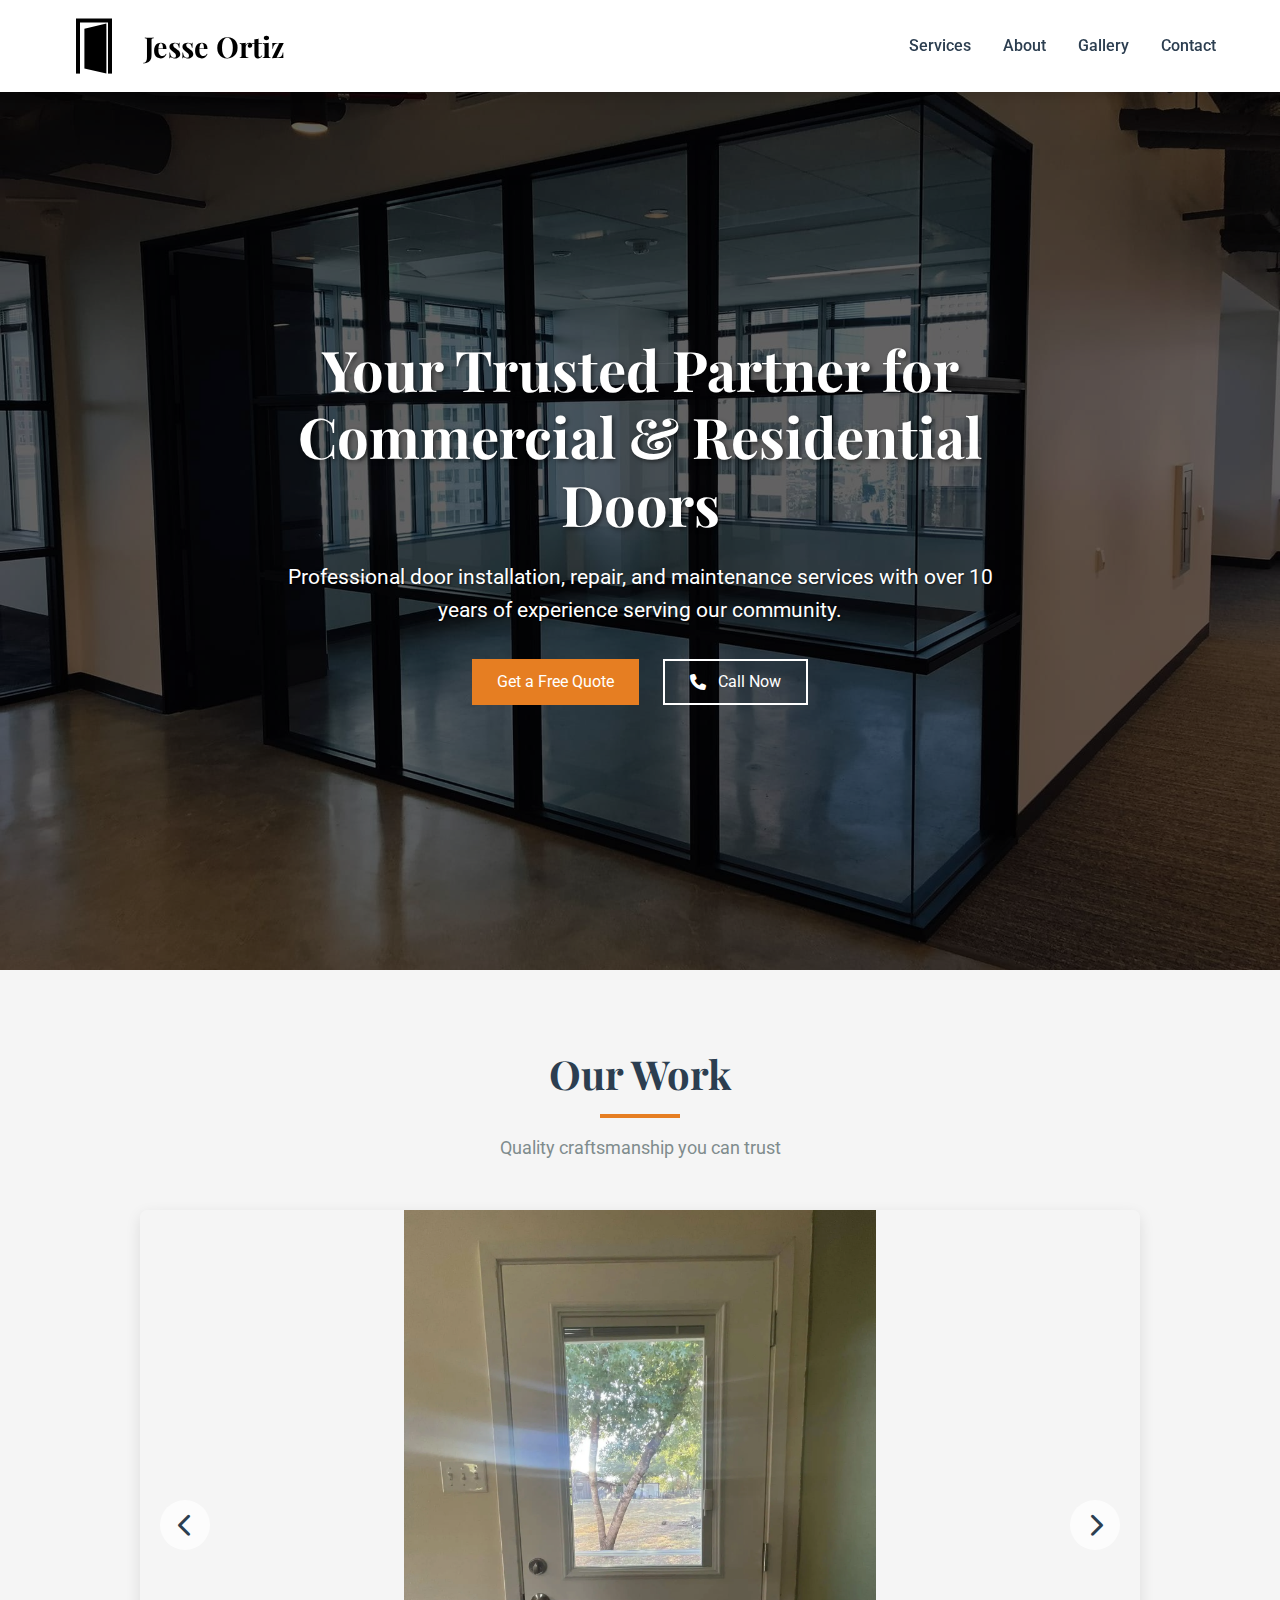
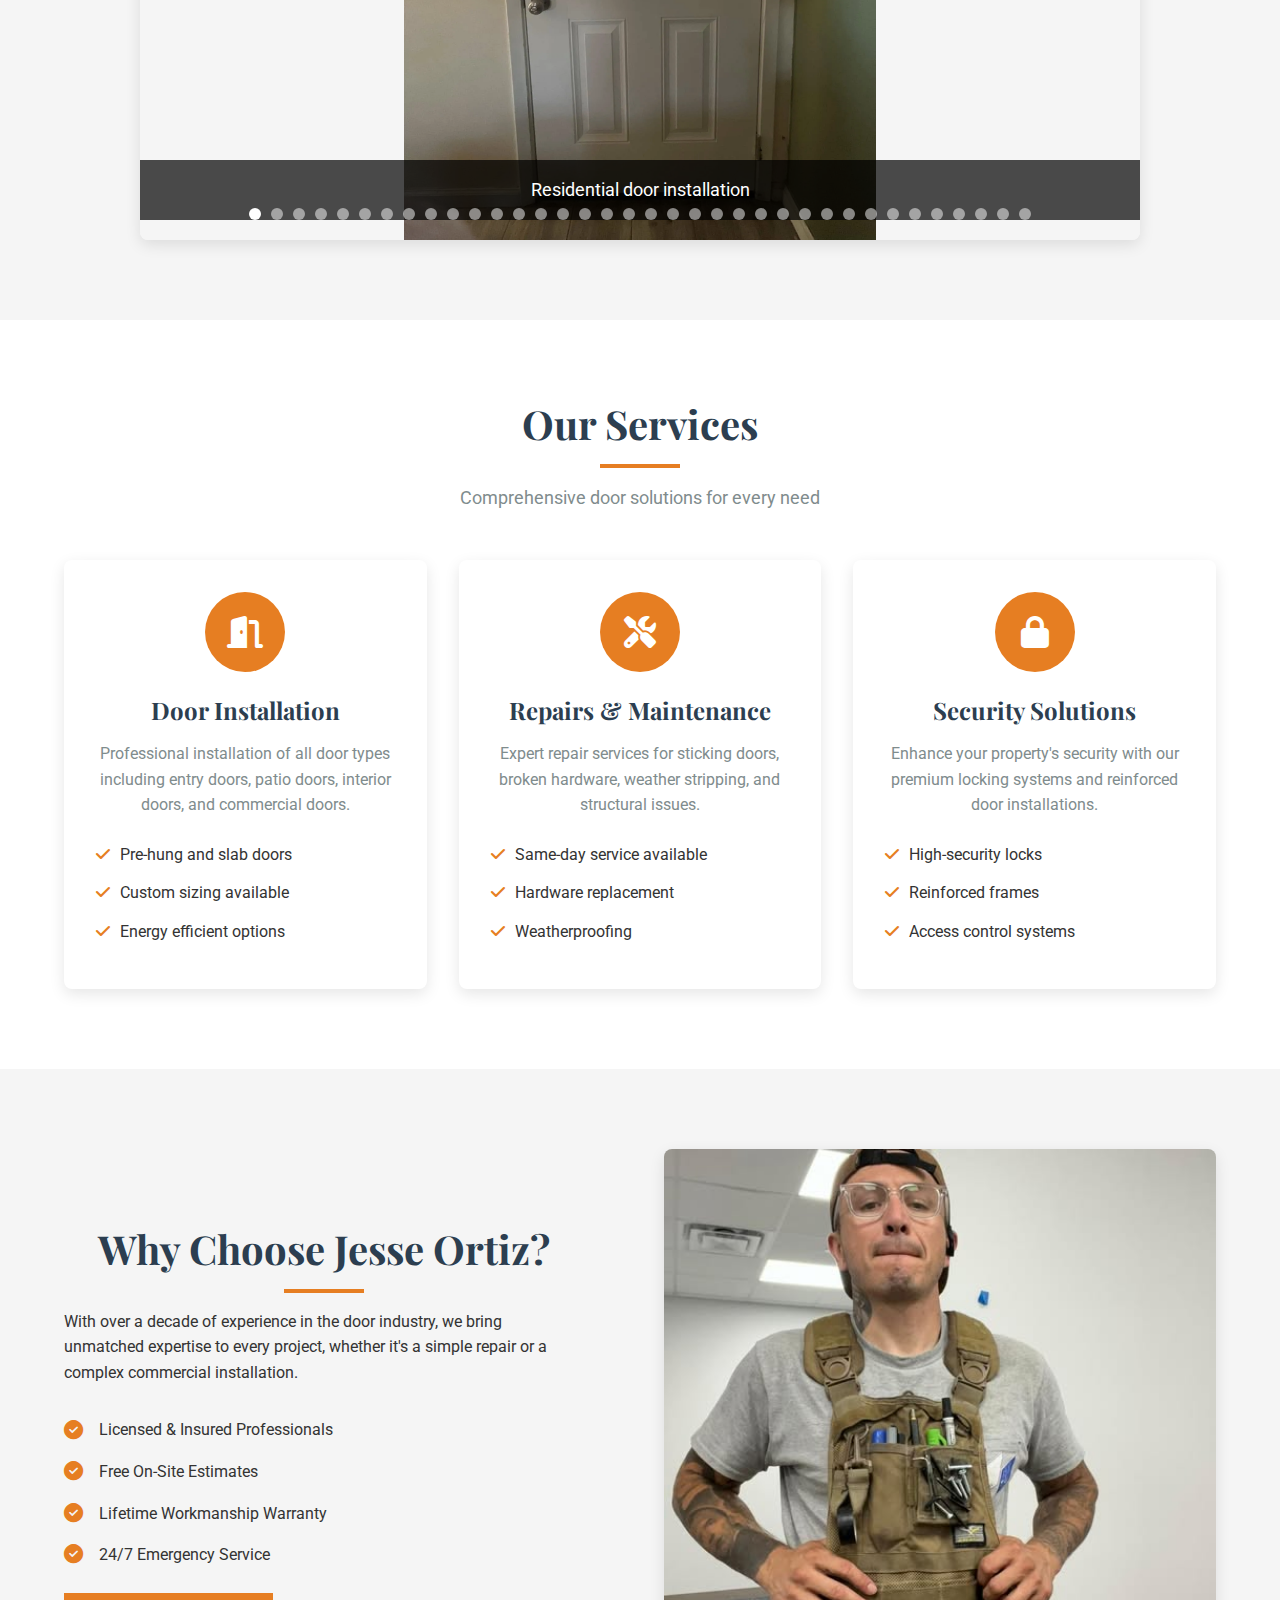
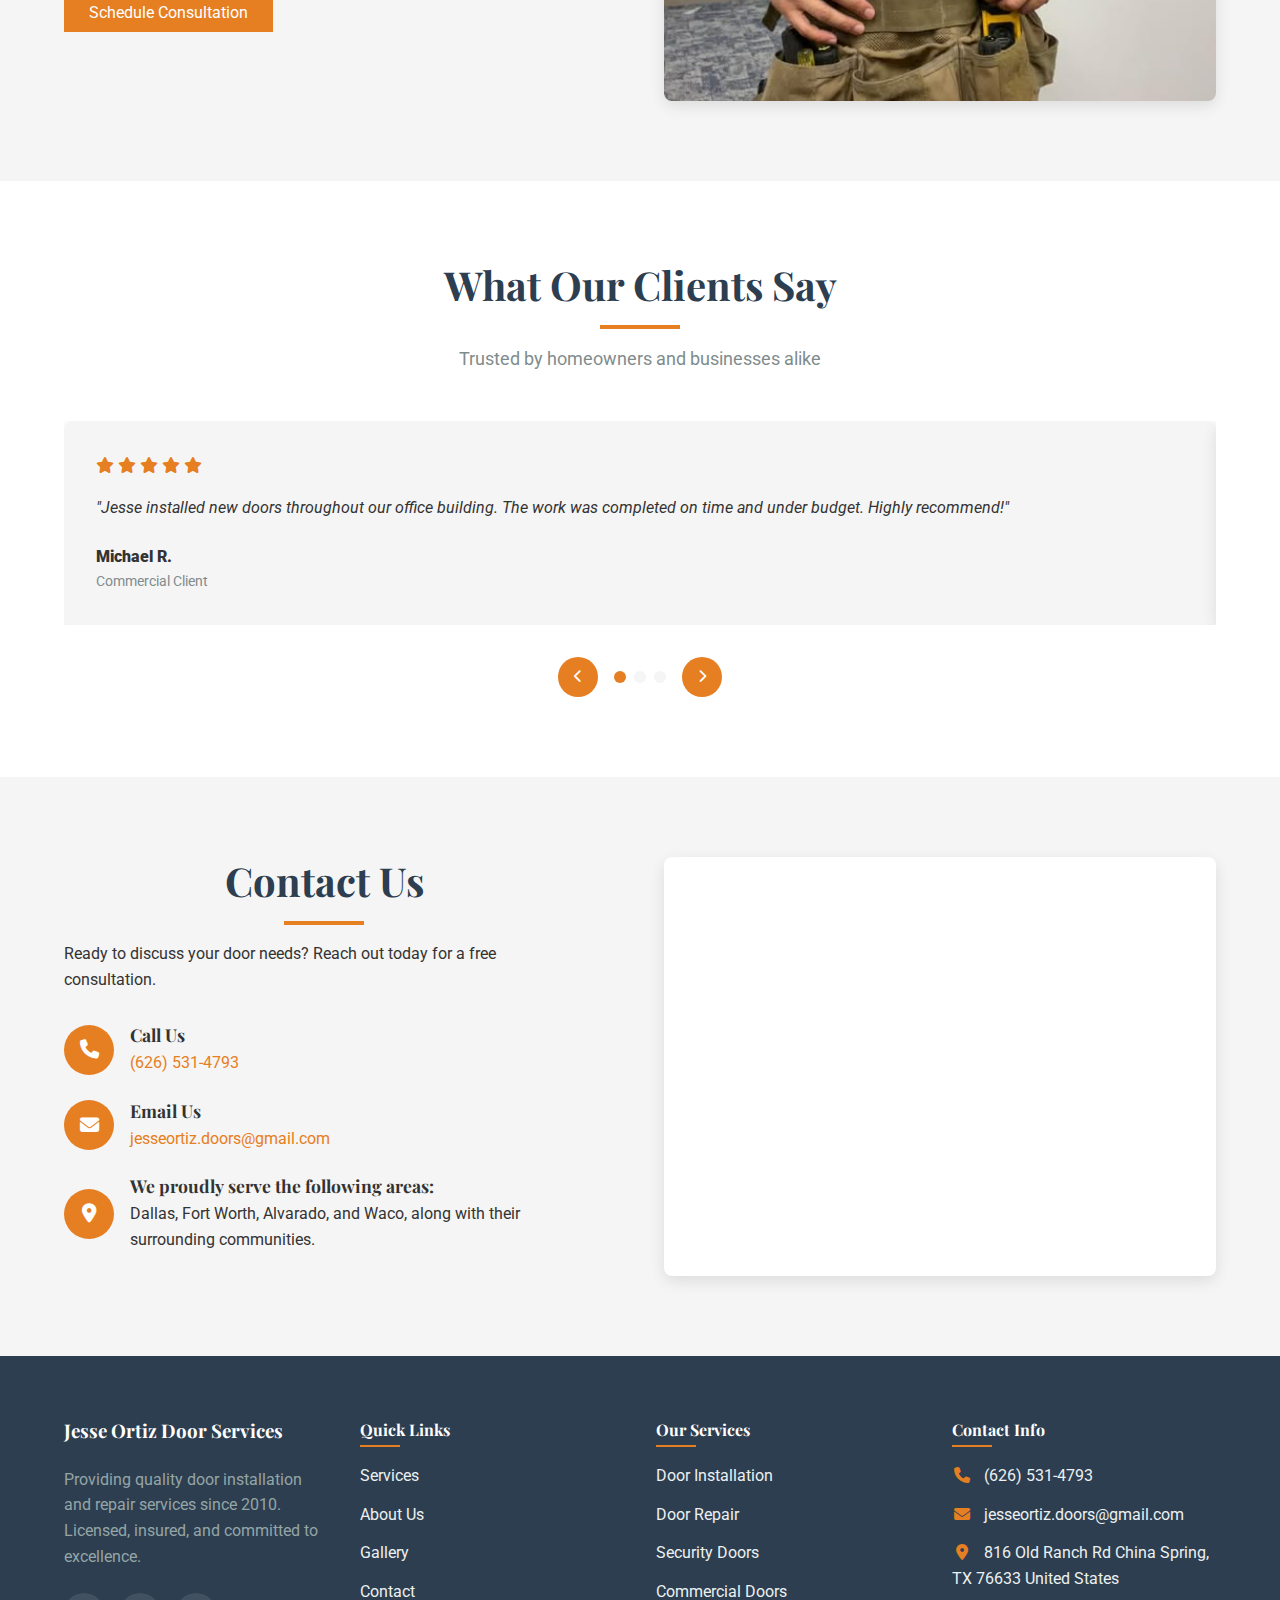
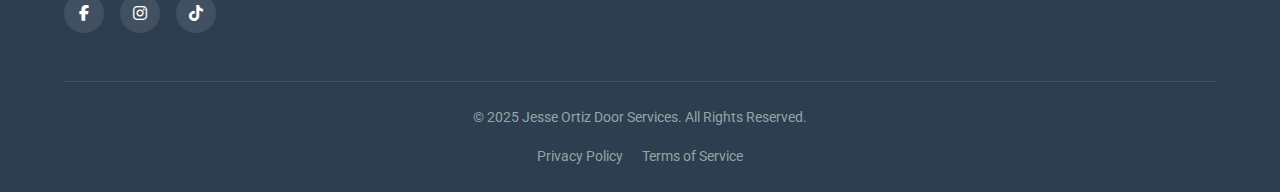
==== commit 67781e33: "Add terms and privacy policy  pages and add works alt text" ====
--- a/index.html
+++ b/index.html
@@ -24,7 +24,7 @@
     <div class="container">
       <nav class="navbar">
         <div class="logo">
-          <a href="/"><img src="./assets/jesse-ortiz-doors-no-text.svg" alt="Jesse Ortiz, door installation and repair expert">Jesse Ortiz</a>
+          <a href="/"><img src="./assets/jesse-ortiz-doors-no-text.svg" alt="Jesse Ortiz, door installation and repair expert logo">Jesse Ortiz</a>
         </div>
         <div class="hamburger" id="hamburger">
           <span></span>
@@ -407,7 +407,7 @@
           <div class="social-links">
             <a href="https://www.facebook.com/people/Jesse-The-Door-Doctor/61564097489994/"  target="_blank" aria-label="Facebook"><i class="fab fa-facebook-f"></i></a>
             <a href="#" aria-label="Instagram"><i class="fab fa-instagram"></i></a>
-            <a href="#" aria-label="Twitter"><i class="fab fa-twitter"></i></a>
+            <a href="https://www.tiktok.com/@jesseortiz827" aria-label="Twitter"><i class="fab fa-tiktok"></i></a>
           </div>
         </div>
         
@@ -444,10 +444,10 @@
       </div>
       
       <div class="footer-bottom">
-        <p>&copy; 2023 Jesse Ortiz Door Services. All Rights Reserved.</p>
+        <p>&copy; 2025 Jesse Ortiz Door Services. All Rights Reserved.</p>
         <div class="legal-links">
-          <a href="#">Privacy Policy</a>
-          <a href="#">Terms of Service</a>
+          <a href="/privacy-policy.html">Privacy Policy</a>
+          <a href="/terms-of-service.html">Terms of Service</a>
         </div>
       </div>
     </div>
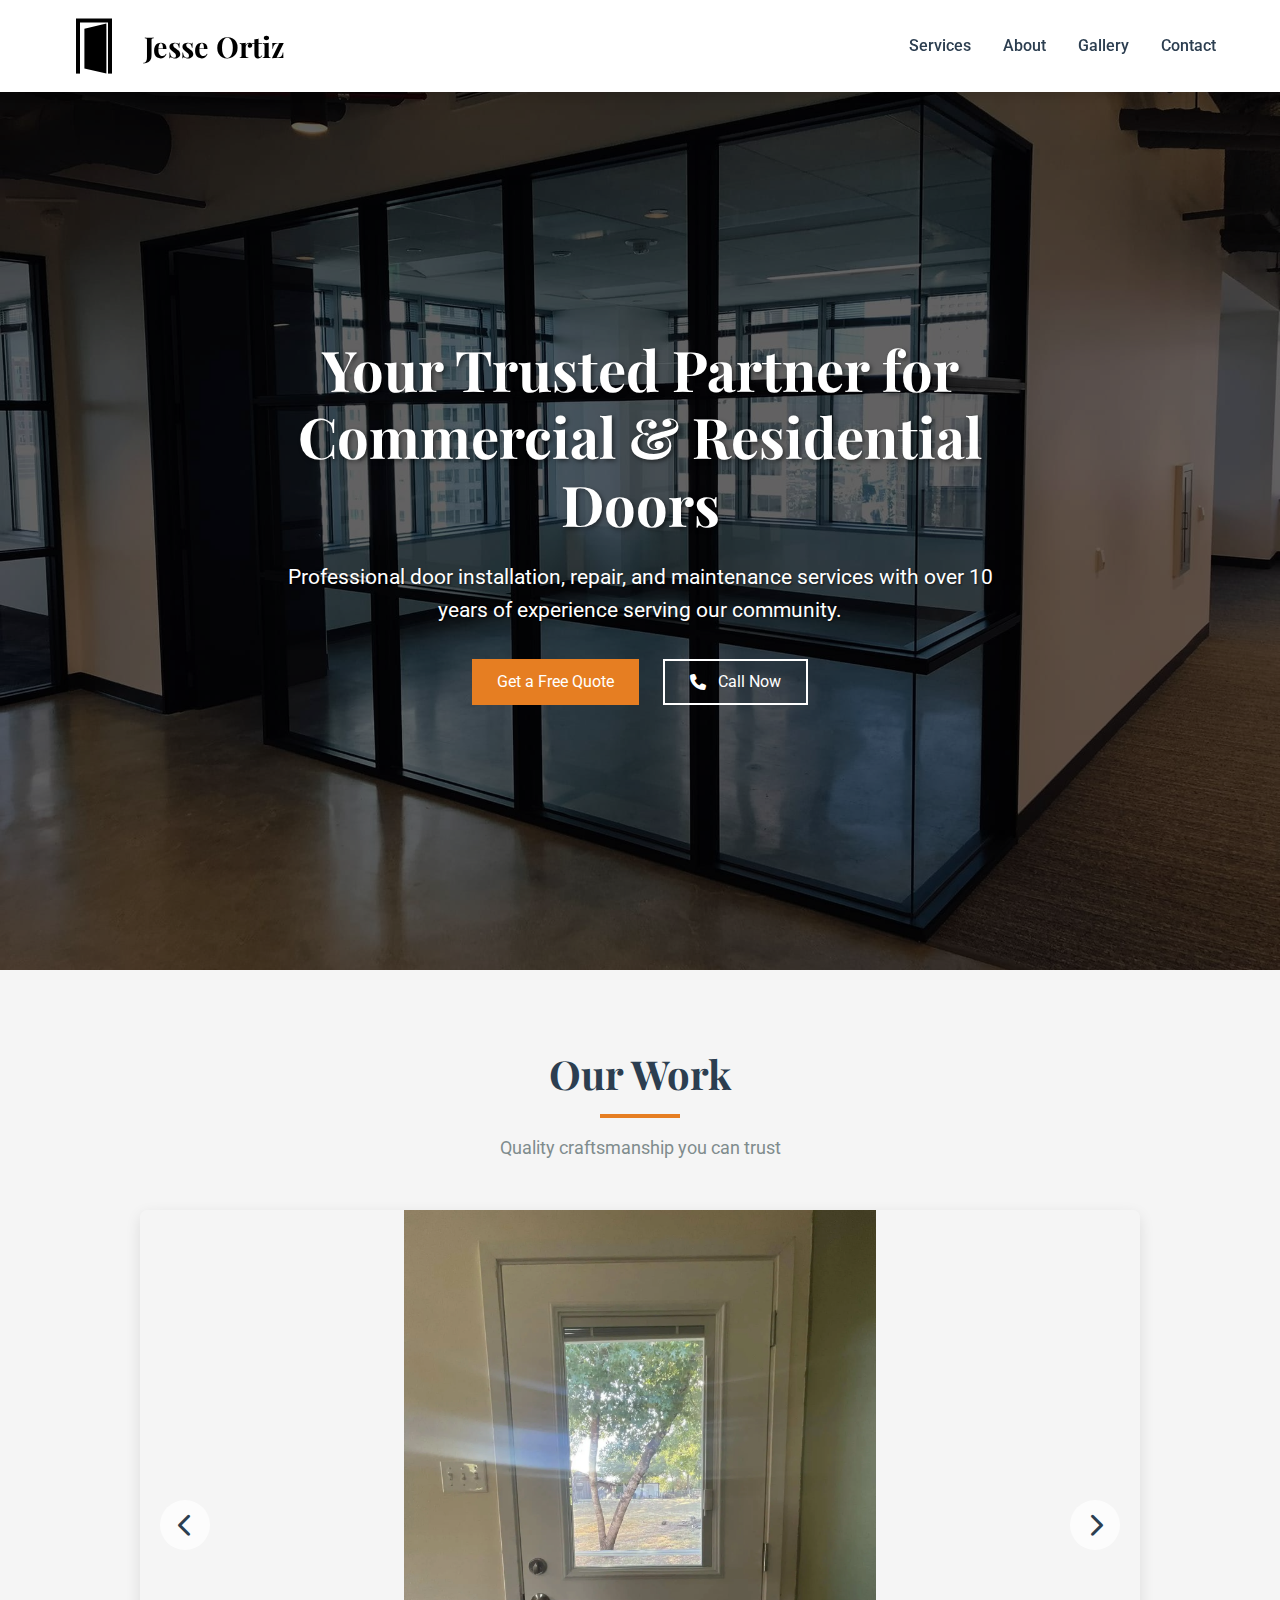
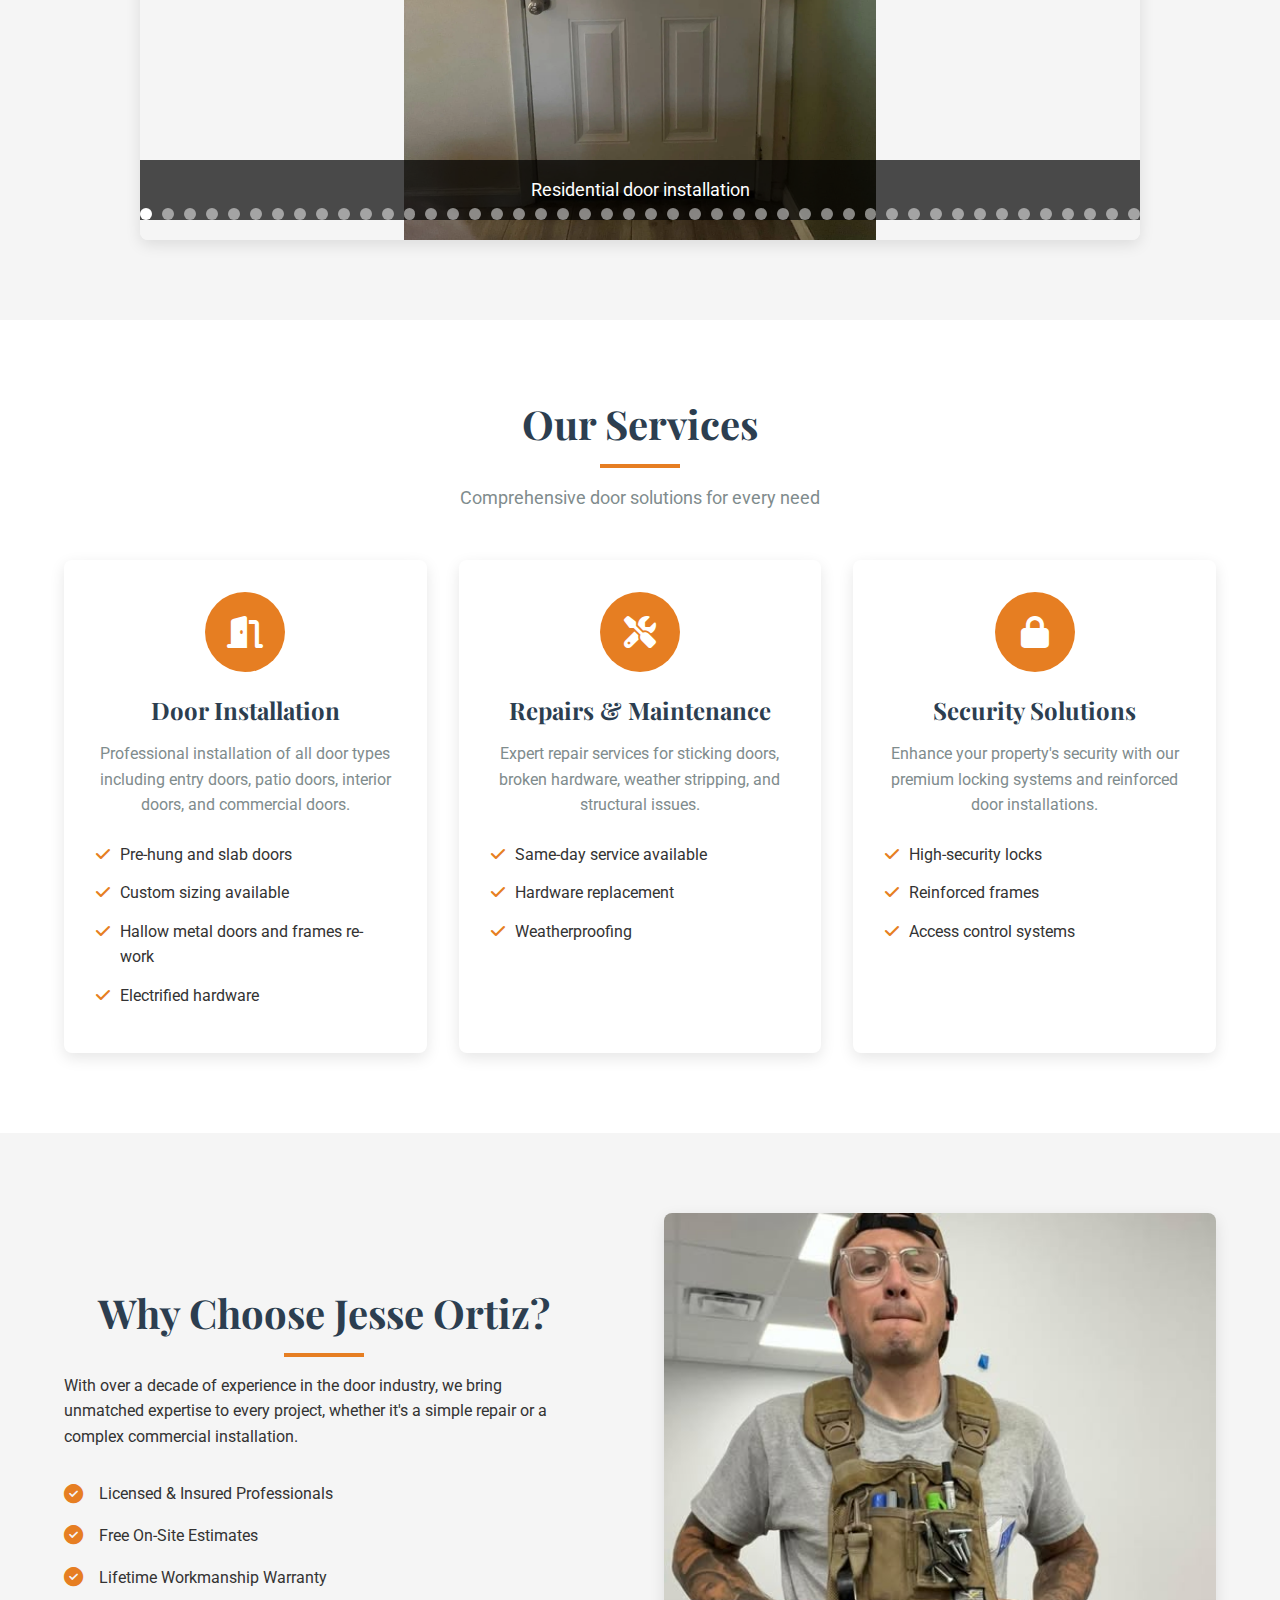
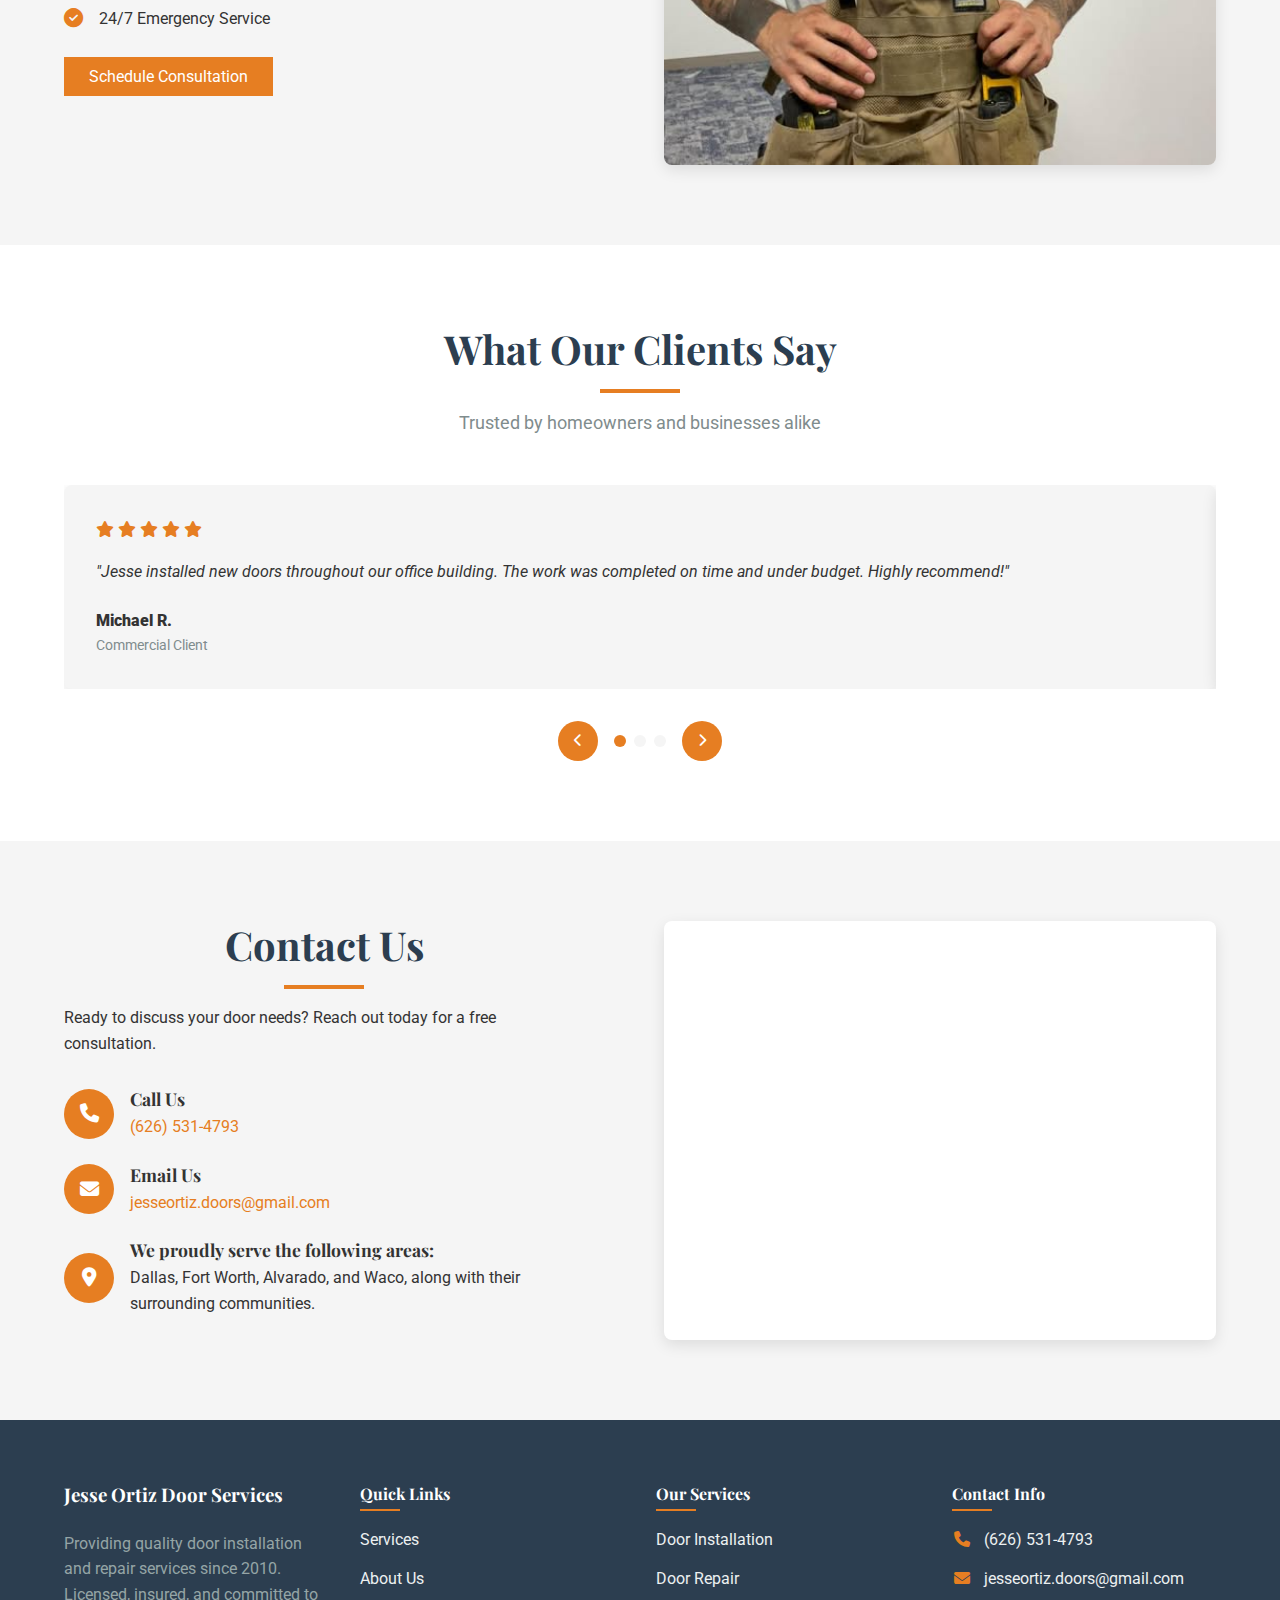
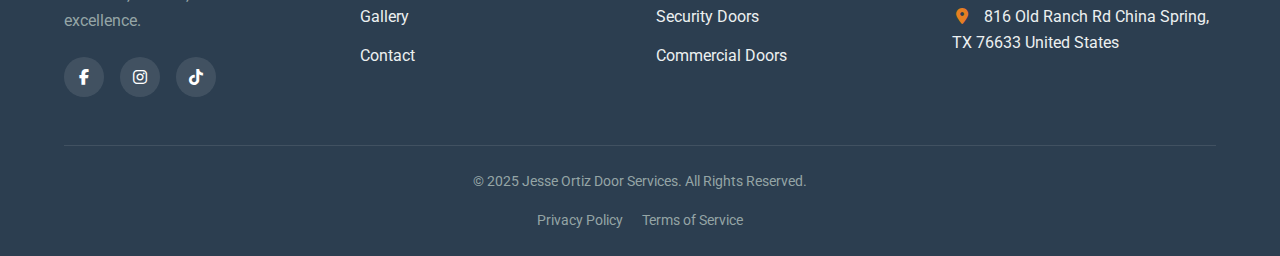
==== commit c23338e8: "Add new photos to carousel" ====
--- a/index.html
+++ b/index.html
@@ -105,7 +105,8 @@
           <ul class="service-features">
             <li>Pre-hung and slab doors</li>
             <li>Custom sizing available</li>
-            <li>Energy efficient options</li>
+            <li>Hallow metal doors and frames re-work</li>
+            <li>Electrified hardware</li>
           </ul>
         </div>
         
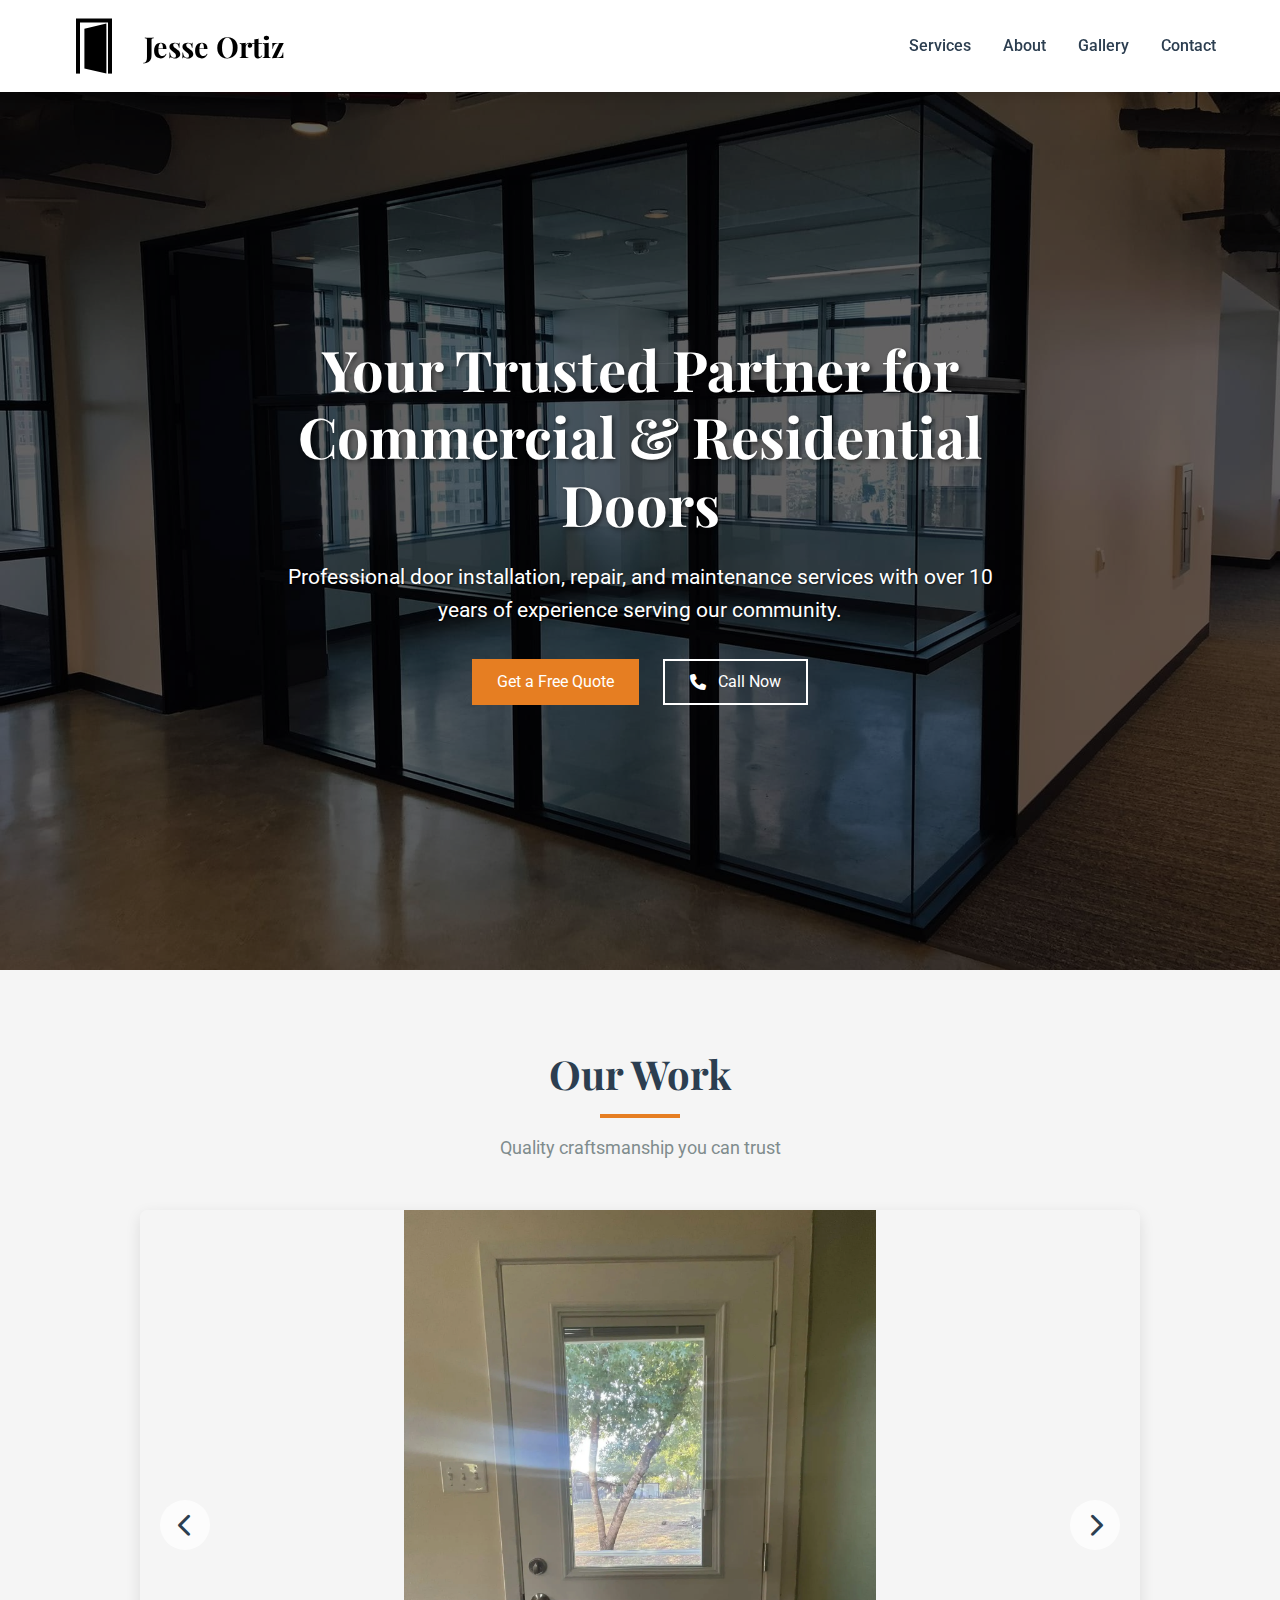
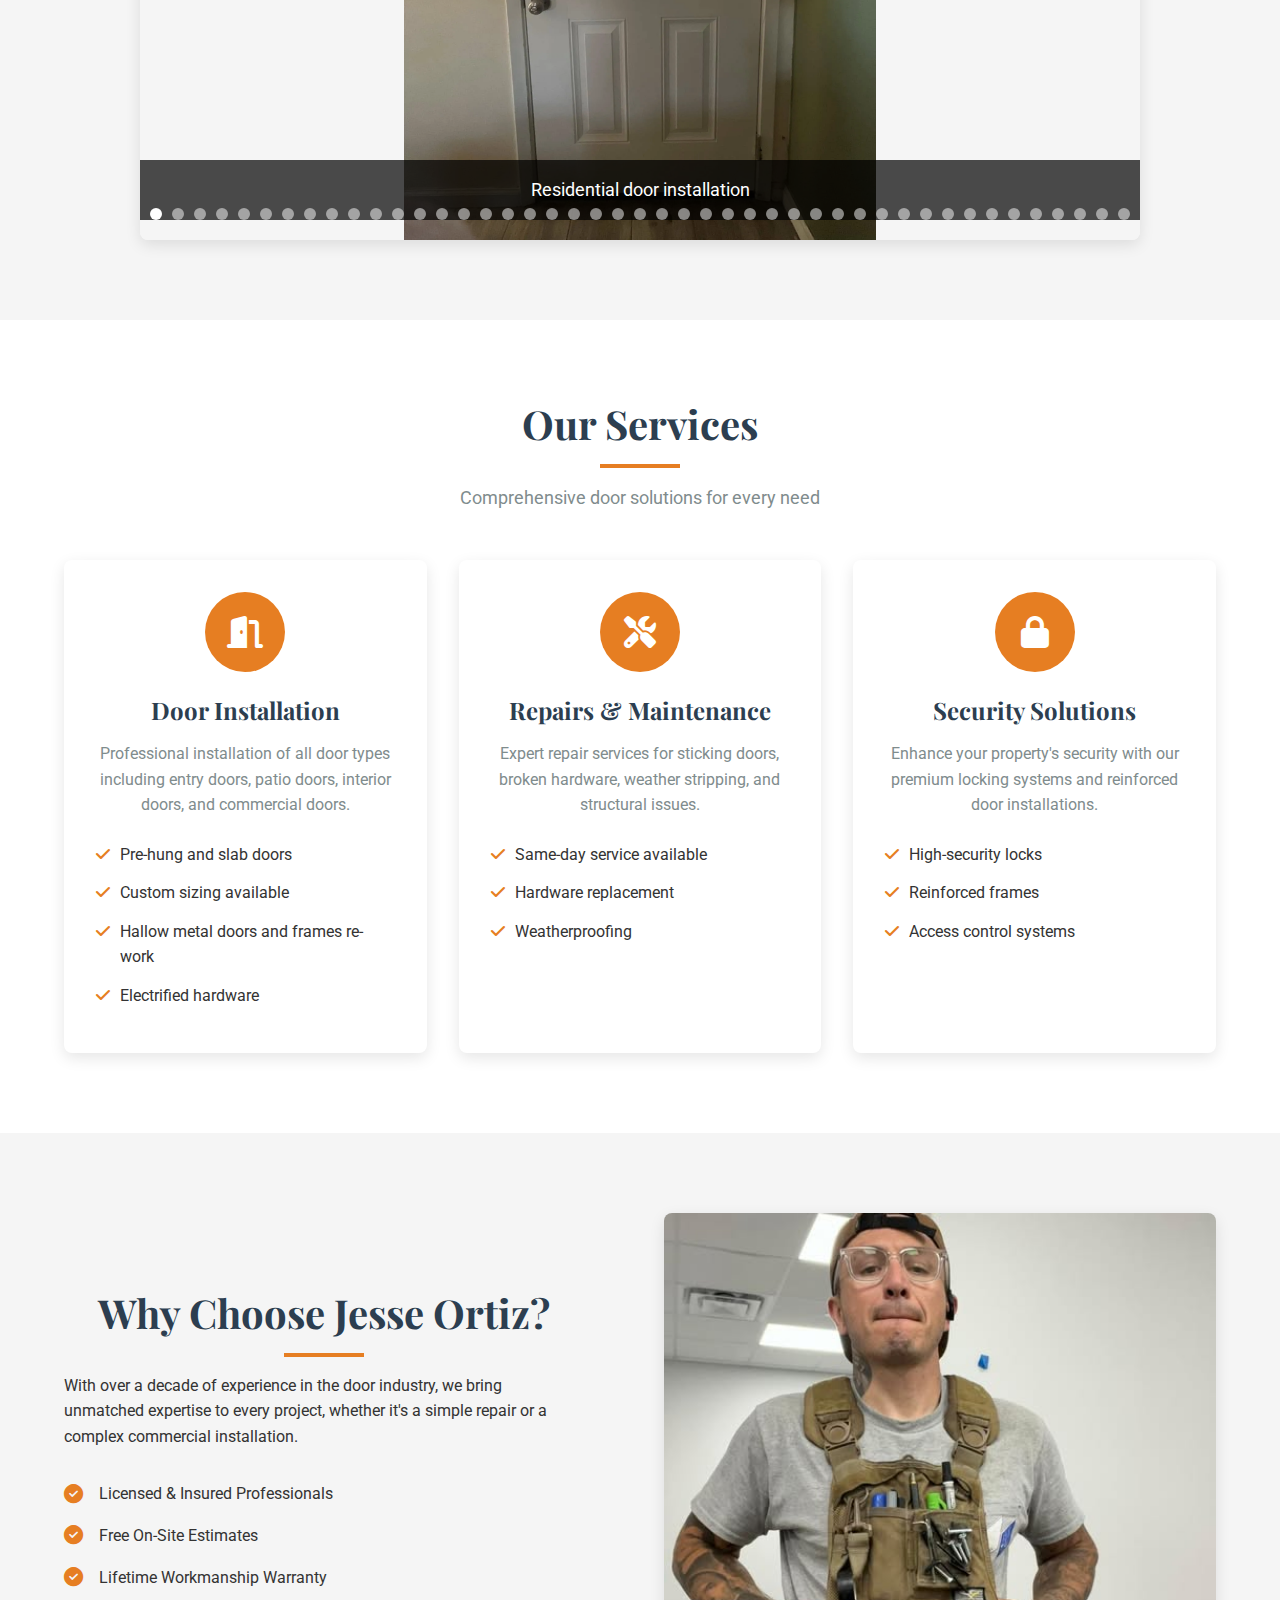
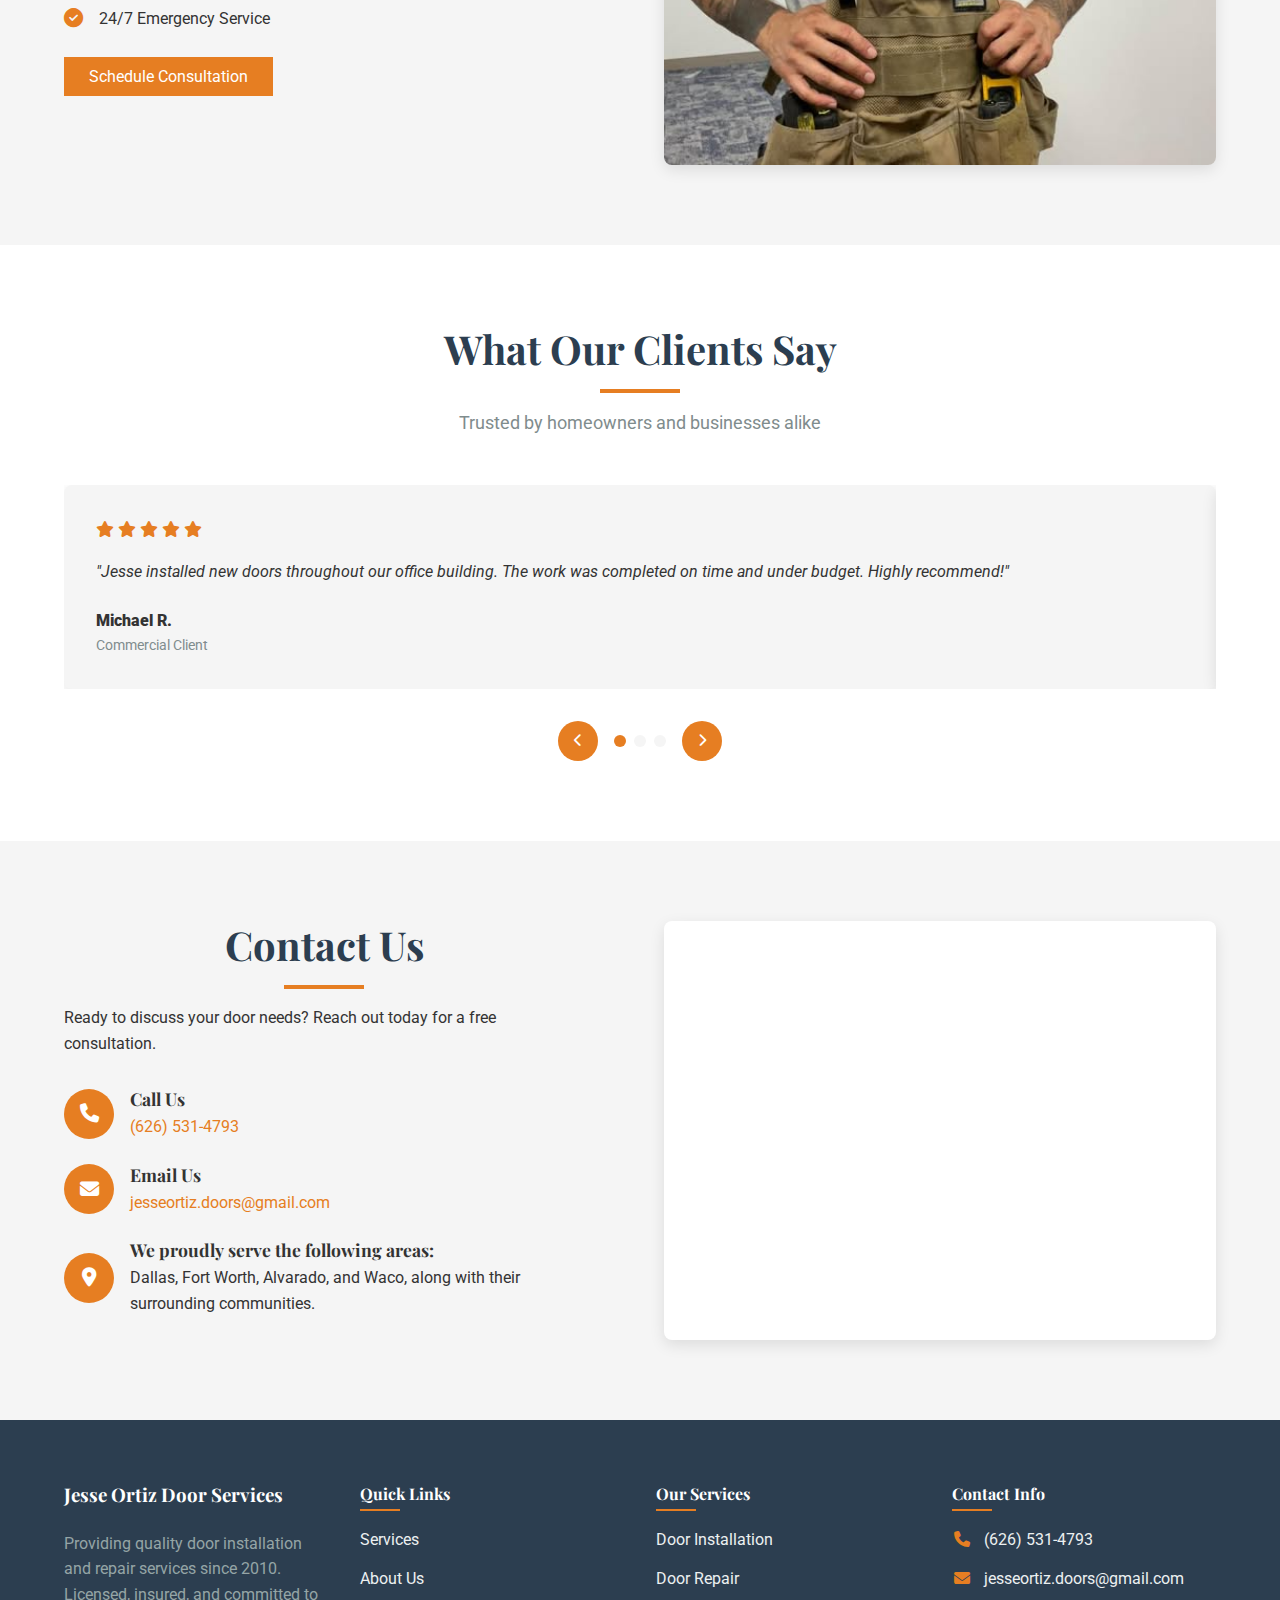
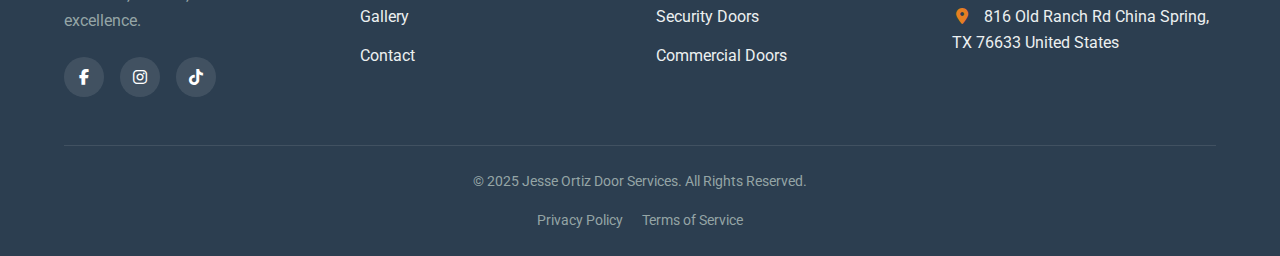
==== commit 2af0cef9: "Corrected last carousel photo" ====
--- a/index.html
+++ b/index.html
@@ -406,9 +406,9 @@
           <h3>Jesse Ortiz Door Services</h3>
           <p>Providing quality door installation and repair services since 2010. Licensed, insured, and committed to excellence.</p>
           <div class="social-links">
-            <a href="https://www.facebook.com/people/Jesse-The-Door-Doctor/61564097489994/"  target="_blank" aria-label="Facebook"><i class="fab fa-facebook-f"></i></a>
-            <a href="#" aria-label="Instagram"><i class="fab fa-instagram"></i></a>
-            <a href="https://www.tiktok.com/@jesseortiz827" aria-label="Twitter"><i class="fab fa-tiktok"></i></a>
+            <a href="https://www.facebook.com/jesse.ortiz.3304673/"  target="_blank" aria-label="Facebook"><i class="fab fa-facebook-f"></i></a>
+            <a href="https://www.instagram.com/jessedoors/" aria-label="Instagram" target="_blank"><i class="fab fa-instagram"></i></a>
+            <a href="https://www.tiktok.com/@jessesdoors" aria-label="Twitter" target="_blank"><i class="fab fa-tiktok"></i></a>
           </div>
         </div>
         
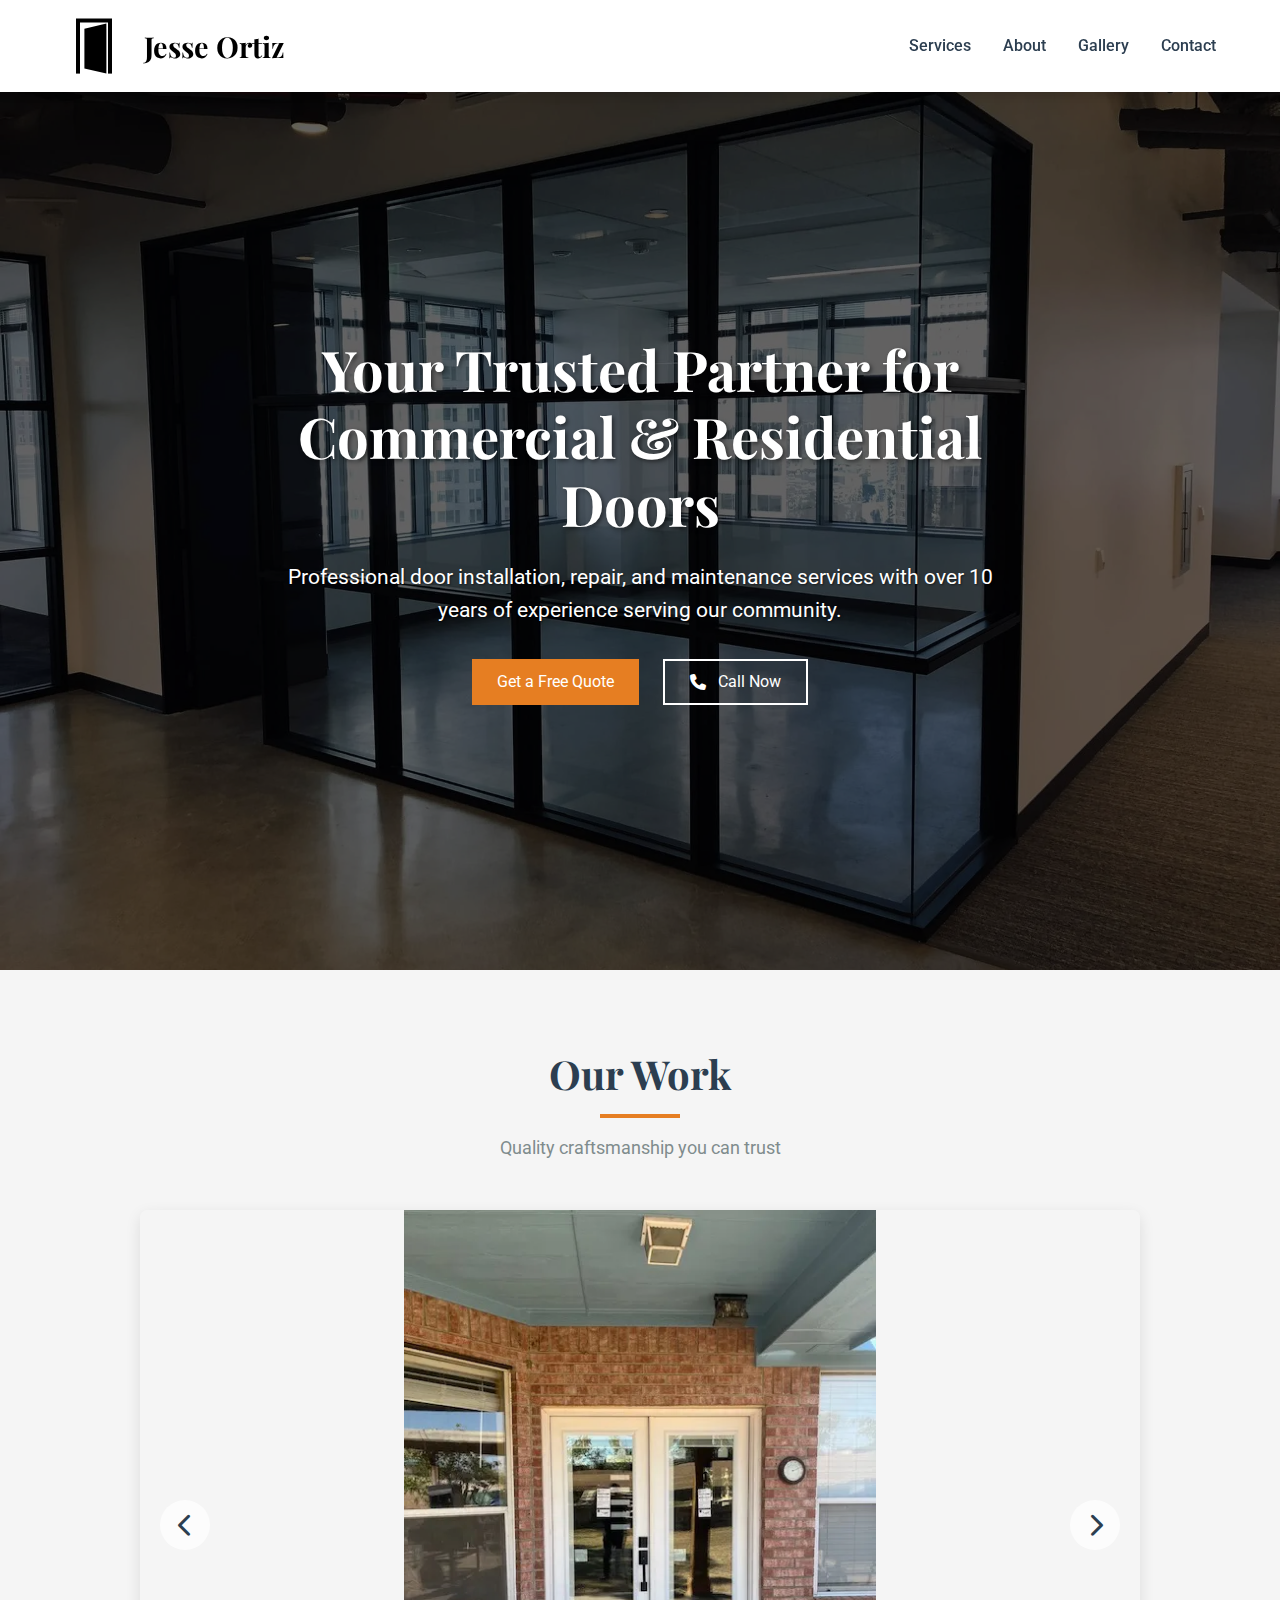
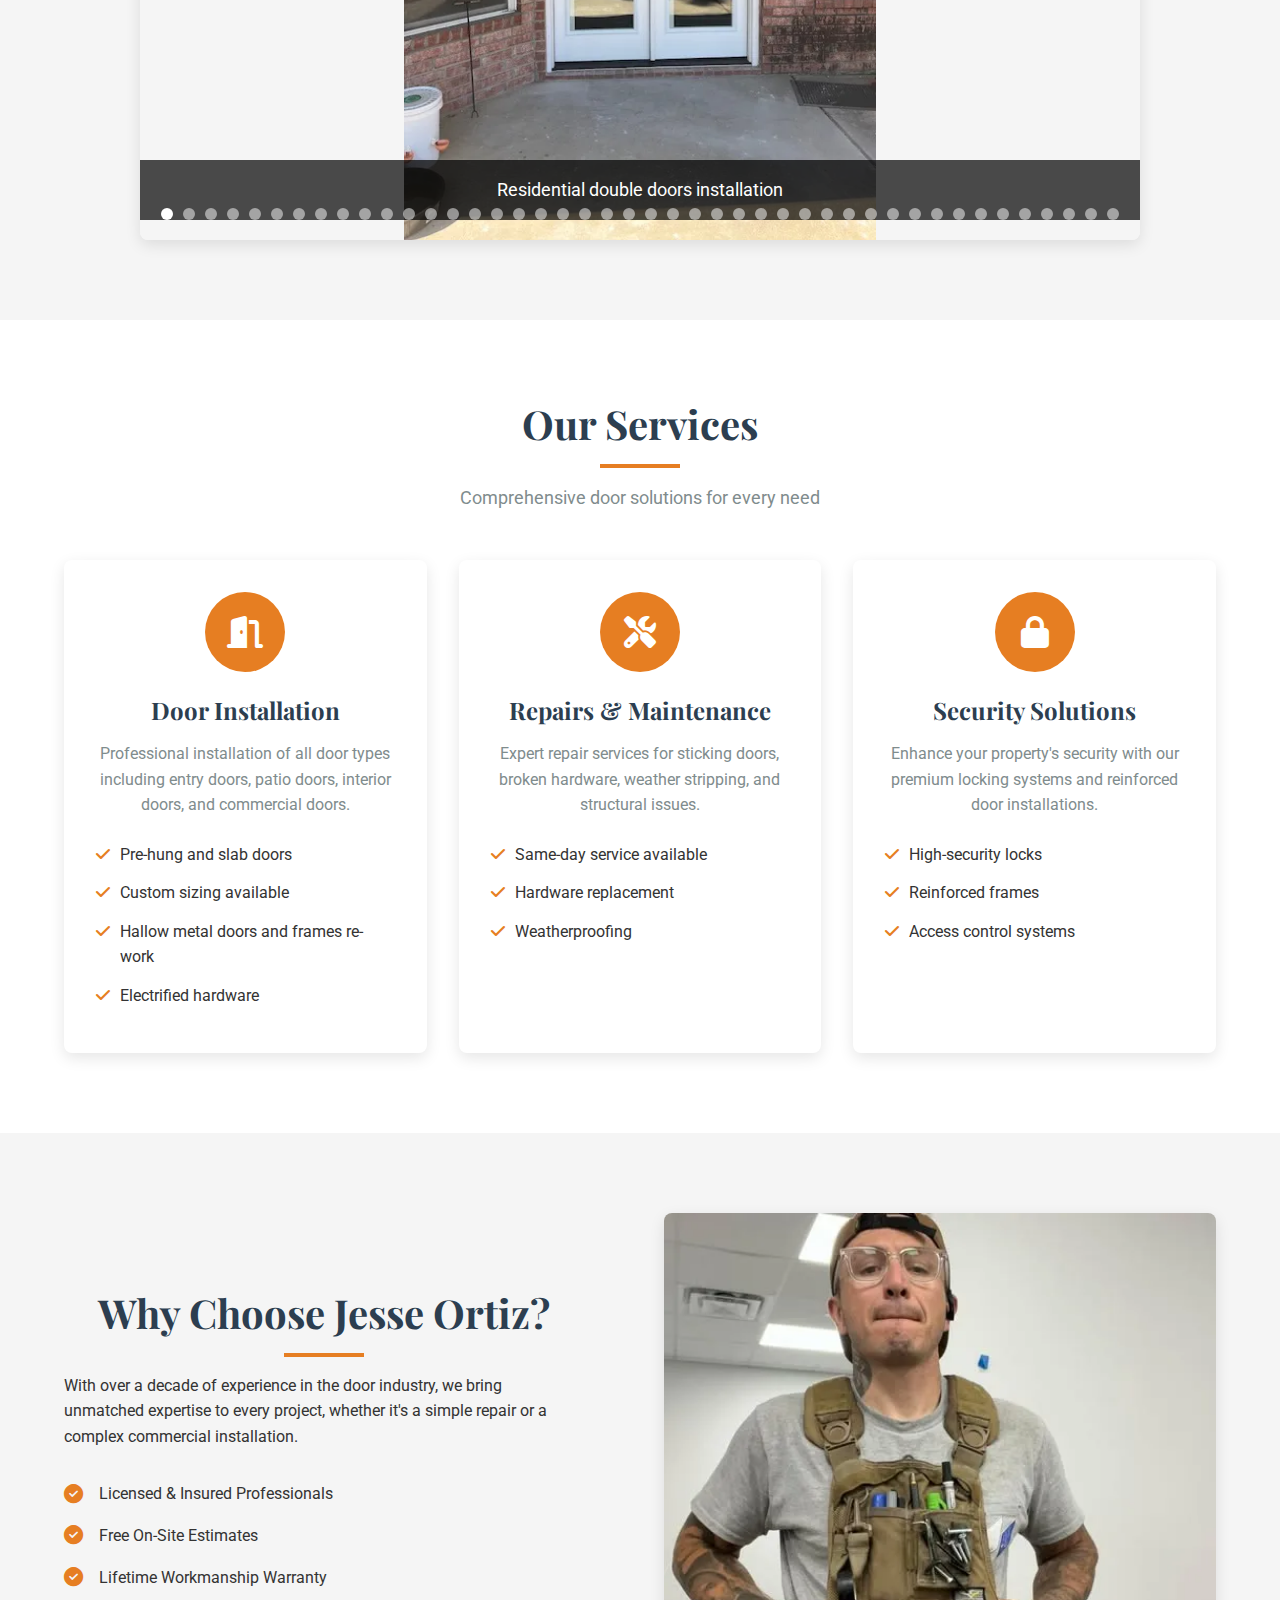
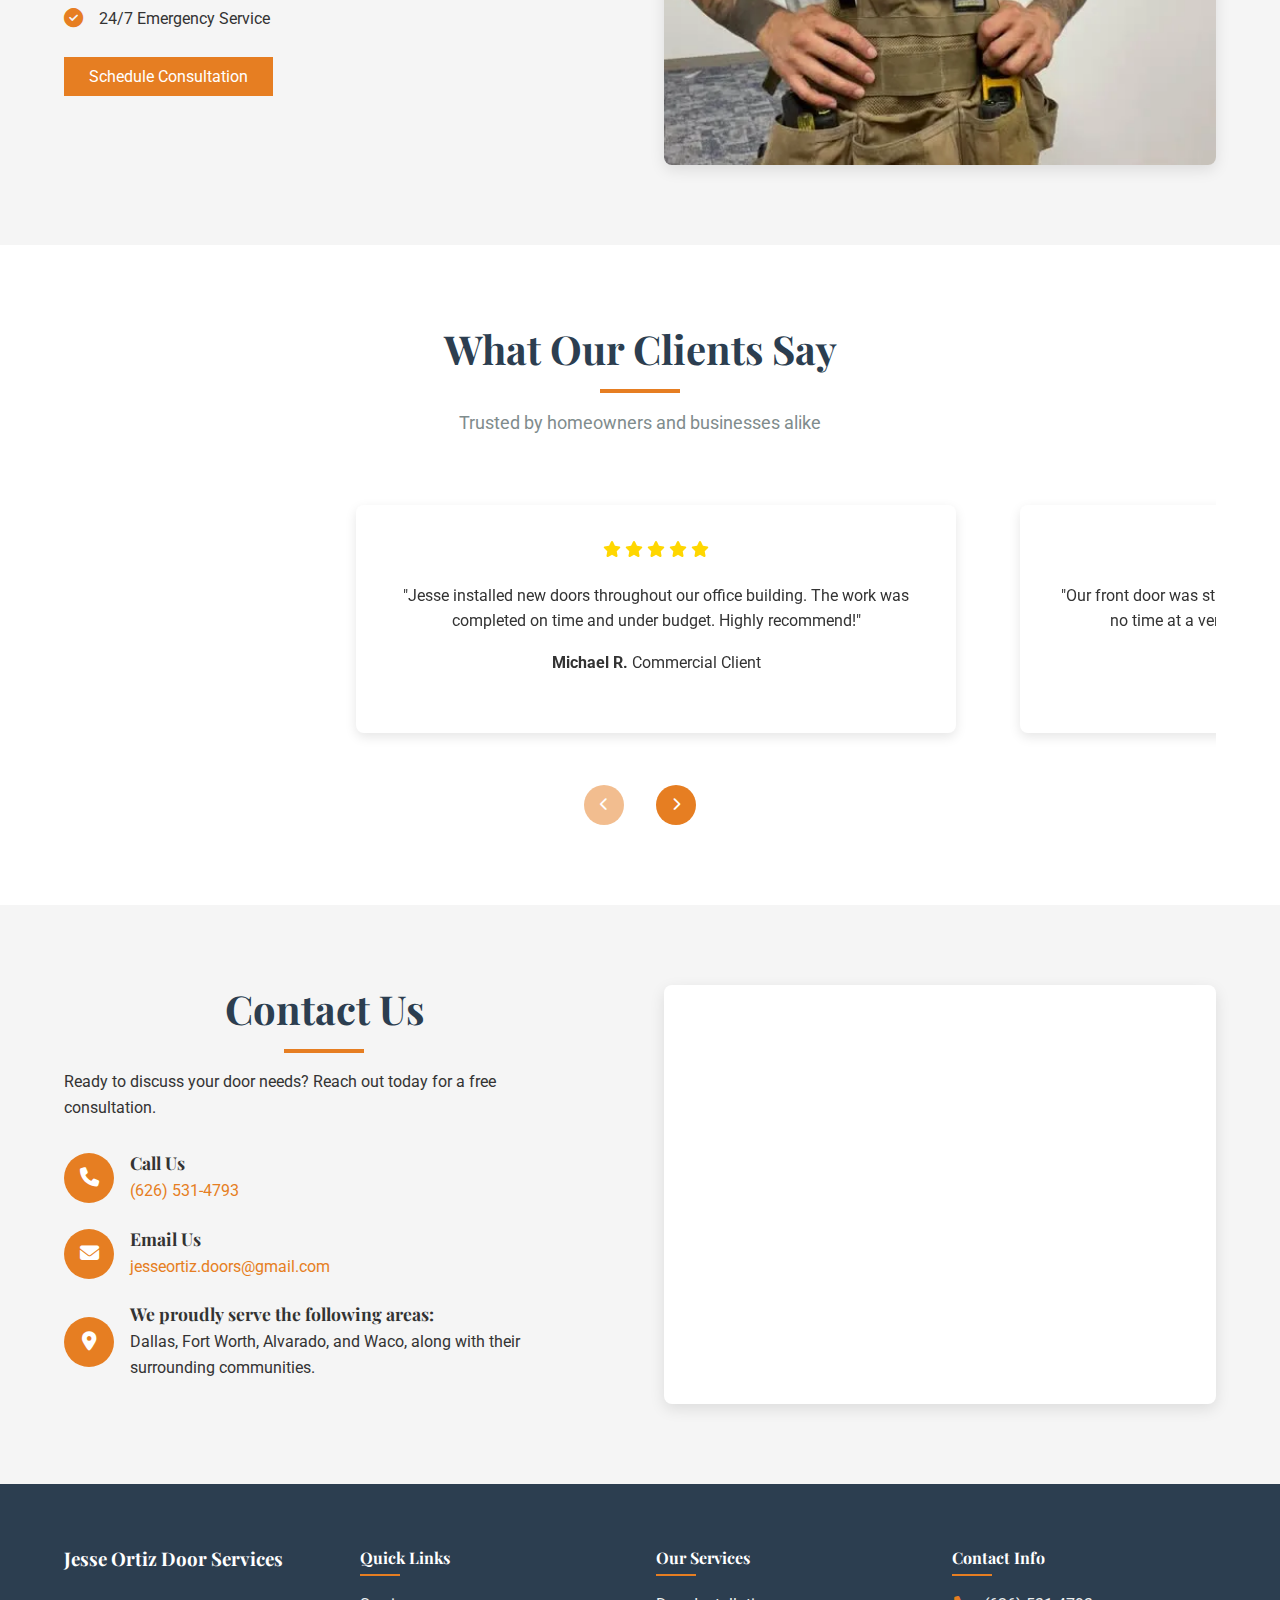
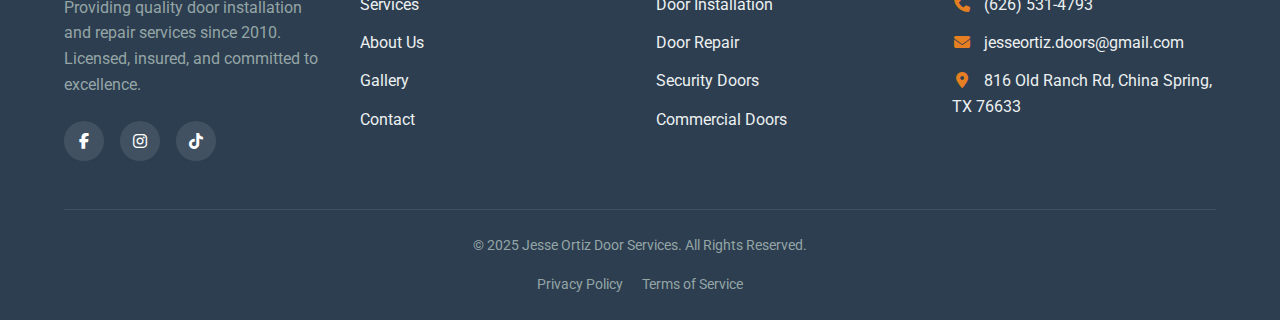
==== commit bd236f14: "SEO optimizations" ====
--- a/index.html
+++ b/index.html
@@ -7,15 +7,30 @@
   <meta name="author" content="Jesse Ortiz - Expert in door services">
   <meta name="keywords" content="door installation, door repair, commercial doors, residential doors, professional door services">
   <title>Jesse Ortiz - Professional Door Services</title>
-  <link rel="stylesheet" href="https://cdnjs.cloudflare.com/ajax/libs/font-awesome/6.4.0/css/all.min.css">
-  <link href="https://fonts.googleapis.com/css2?family=Roboto:wght@300;400;500;700&family=Playfair+Display:wght@700&display=swap" rel="stylesheet">
-  <link rel="stylesheet" href="styles.css">
+  
+  <!-- Preload critical resources -->
+  <link rel="preload" href="./assets/bh_header.jpg" as="image">
+  <link rel="preload" href="styles.css" as="style">
+  <link rel="preload" href="https://cdnjs.cloudflare.com/ajax/libs/font-awesome/6.4.0/css/all.min.css" as="style">
+  <link rel="preload" href="https://fonts.googleapis.com/css2?family=Roboto:wght@300;400;500;700&family=Playfair+Display:wght@700&display=swap" as="style">
+  
+  <!-- Preconnect to external domains -->
+  <link rel="preconnect" href="https://cdnjs.cloudflare.com">
+  <link rel="preconnect" href="https://fonts.googleapis.com">
+  <link rel="preconnect" href="https://fonts.gstatic.com" crossorigin>
+  
+  <!-- Load CSS asynchronously -->
+  <link rel="stylesheet" href="styles.css" media="print" onload="this.media='all'">
+  <link rel="stylesheet" href="https://cdnjs.cloudflare.com/ajax/libs/font-awesome/6.4.0/css/all.min.css" media="print" onload="this.media='all'">
+  <link rel="stylesheet" href="https://fonts.googleapis.com/css2?family=Roboto:wght@300;400;500;700&family=Playfair+Display:wght@700&display=swap&display=swap" media="print" onload="this.media='all'">
+  
+  <!-- Favicon and social meta -->
+  <link rel="icon" href="./assets/jesse-ortiz-doors-no-text.svg" type="image/svg+xml">
   <meta property="og:title" content="Jesse Ortiz - Professional Door Installation Services">
-<meta property="og:description" content="Trusted door installation and repair services for residential and commercial properties">
-<meta property="og:type" content="website">
-<meta property="og:url" content="https://jesseortizdoors.com/">
-<meta name="twitter:card" content="summary_large_image">
-<link rel="icon" href="./assets/jesse-ortiz-doors-no-text.svg" type="image/svg+xml">
+  <meta property="og:description" content="Trusted door installation and repair services for residential and commercial properties">
+  <meta property="og:type" content="website">
+  <meta property="og:url" content="https://jesseortizdoors.com/">
+  <meta name="twitter:card" content="summary_large_image">
 </head>
 <body>
 
@@ -24,9 +39,9 @@
     <div class="container">
       <nav class="navbar">
         <div class="logo">
-          <a href="/"><img src="./assets/jesse-ortiz-doors-no-text.svg" alt="Jesse Ortiz, door installation and repair expert logo">Jesse Ortiz</a>
-        </div>
-        <div class="hamburger" id="hamburger">
+          <a href="/"><img src="./assets/jesse-ortiz-doors-no-text.svg" alt="Jesse Ortiz, door installation and repair expert logo" width="200" height="50">Jesse Ortiz</a>
+        </div>
+        <div class="hamburger" id="hamburger" aria-label="Menu" aria-expanded="false">
           <span></span>
           <span></span>
           <span></span>
@@ -51,7 +66,7 @@
         <div class="hero-buttons">
           <a href="#contact" class="cta-btn primary-btn">Get a Free Quote</a>
           <a href="tel:+16265314793" class="cta-btn secondary-btn">
-            <i class="fas fa-phone"></i> Call Now
+            <i class="fas fa-phone" aria-hidden="true"></i> Call Now
           </a>
         </div>
       </div>
@@ -66,16 +81,15 @@
       
       <div class="carousel">
         <button class="carousel-button prev" aria-label="Previous slide">
-          <i class="fas fa-chevron-left"></i>
+          <i class="fas fa-chevron-left" aria-hidden="true"></i>
         </button>
         
-     <!-- Replace the static carousel slides with this dynamic container -->
-<div class="carousel-track-container">
-    <div class="carousel-track" id="carouselTrack"></div>
-  </div>
+        <div class="carousel-track-container">
+          <div class="carousel-track" id="carouselTrack"></div>
+        </div>
         
         <button class="carousel-button next" aria-label="Next slide">
-          <i class="fas fa-chevron-right"></i>
+          <i class="fas fa-chevron-right" aria-hidden="true"></i>
         </button>
         
         <div class="carousel-nav">
@@ -98,7 +112,7 @@
       <div class="services-grid">
         <div class="service-card">
           <div class="service-icon">
-            <i class="fas fa-door-open"></i>
+            <i class="fas fa-door-open" aria-hidden="true"></i>
           </div>
           <h3>Door Installation</h3>
           <p>Professional installation of all door types including entry doors, patio doors, interior doors, and commercial doors.</p>
@@ -112,7 +126,7 @@
         
         <div class="service-card">
           <div class="service-icon">
-            <i class="fas fa-tools"></i>
+            <i class="fas fa-tools" aria-hidden="true"></i>
           </div>
           <h3>Repairs & Maintenance</h3>
           <p>Expert repair services for sticking doors, broken hardware, weather stripping, and structural issues.</p>
@@ -125,7 +139,7 @@
         
         <div class="service-card">
           <div class="service-icon">
-            <i class="fas fa-lock"></i>
+            <i class="fas fa-lock" aria-hidden="true"></i>
           </div>
           <h3>Security Solutions</h3>
           <p>Enhance your property's security with our premium locking systems and reinforced door installations.</p>
@@ -149,19 +163,19 @@
           
           <div class="about-features">
             <div class="feature">
-              <i class="fas fa-check-circle"></i>
+              <i class="fas fa-check-circle" aria-hidden="true"></i>
               <span>Licensed & Insured Professionals</span>
             </div>
             <div class="feature">
-              <i class="fas fa-check-circle"></i>
+              <i class="fas fa-check-circle" aria-hidden="true"></i>
               <span>Free On-Site Estimates</span>
             </div>
             <div class="feature">
-              <i class="fas fa-check-circle"></i>
+              <i class="fas fa-check-circle" aria-hidden="true"></i>
               <span>Lifetime Workmanship Warranty</span>
             </div>
             <div class="feature">
-              <i class="fas fa-check-circle"></i>
+              <i class="fas fa-check-circle" aria-hidden="true"></i>
               <span>24/7 Emergency Service</span>
             </div>
           </div>
@@ -170,148 +184,149 @@
         </div>
         
         <div class="about-image">
-          <img src="./assets/about-image.jpg" alt="Jesse Ortiz door installer" loading="lazy">
+          <img src="./assets/about.webp" alt="Jesse Ortiz door installer" loading="lazy" width="600" height="400">
         </div>
       </div>
     </div>
   </section>
 
   <!-- Testimonials Section -->
-<section class="testimonials-section" aria-labelledby="testimonials-heading">
-  <div class="container">
-    <h2 id="testimonials-heading" class="section-title">What Our Clients Say</h2>
-    <p class="section-subtitle">Trusted by homeowners and businesses alike</p>
-    
-    <div class="testimonials-slider">
-      <div class="slider-container" role="region" aria-live="polite">
-        <div class="testimonials-track">
-          <!-- Testimonial 1 -->
-          <div class="testimonial-card" tabindex="0">
-            <div class="testimonial-rating">
-              <i class="fas fa-star" aria-hidden="true"></i>
-              <i class="fas fa-star" aria-hidden="true"></i>
-              <i class="fas fa-star" aria-hidden="true"></i>
-              <i class="fas fa-star" aria-hidden="true"></i>
-              <i class="fas fa-star" aria-hidden="true"></i>
-              <span class="sr-only">5 star rating</span>
-            </div>
-            <blockquote>
-              <p>"Jesse installed new doors throughout our office building. The work was completed on time and under budget. Highly recommend!"</p>
-              <footer class="testimonial-author">
-                <strong>Michael R.</strong>
-                <span>Commercial Client</span>
-              </footer>
-            </blockquote>
-          </div>
-          
-          <!-- Testimonial 2 -->
-          <div class="testimonial-card" tabindex="0">
-            <div class="testimonial-rating">
-              <i class="fas fa-star" aria-hidden="true"></i>
-              <i class="fas fa-star" aria-hidden="true"></i>
-              <i class="fas fa-star" aria-hidden="true"></i>
-              <i class="fas fa-star" aria-hidden="true"></i>
-              <i class="fas fa-star" aria-hidden="true"></i>
-              <span class="sr-only">5 star rating</span>
-            </div>
-            <blockquote>
-              <p>"Our front door was sticking badly. Jesse diagnosed and fixed the issue in no time at a very reasonable price. Will definitely call again."</p>
-              <footer class="testimonial-author">
-                <strong>Sarah L.</strong>
-                <span>Homeowner</span>
-              </footer>
-            </blockquote>
-          </div>
-          
-          <!-- Testimonial 3 -->
-          <div class="testimonial-card" tabindex="0">
-            <div class="testimonial-rating">
-              <i class="fas fa-star" aria-hidden="true"></i>
-              <i class="fas fa-star" aria-hidden="true"></i>
-              <i class="fas fa-star" aria-hidden="true"></i>
-              <i class="fas fa-star" aria-hidden="true"></i>
-              <i class="fas fa-star-half-alt" aria-hidden="true"></i>
-              <span class="sr-only">4.5 star rating</span>
-            </div>
-            <blockquote>
-              <p>"Quick response to our emergency door repair. Professional service and excellent craftsmanship. Our business was back up and running the same day."</p>
-              <footer class="testimonial-author">
-                <strong>David K.</strong>
-                <span>Restaurant Owner</span>
-              </footer>
-            </blockquote>
-          </div>
-          
-          <!-- Testimonial 4 -->
-          <div class="testimonial-card" tabindex="0">
-            <div class="testimonial-rating">
-              <i class="fas fa-star" aria-hidden="true"></i>
-              <i class="fas fa-star" aria-hidden="true"></i>
-              <i class="fas fa-star" aria-hidden="true"></i>
-              <i class="fas fa-star" aria-hidden="true"></i>
-              <i class="fas fa-star" aria-hidden="true"></i>
-              <span class="sr-only">5 star rating</span>
-            </div>
-            <blockquote>
-              <p>"The custom door installation transformed our home's entrance. Attention to detail was impressive and the result exceeded our expectations."</p>
-              <footer class="testimonial-author">
-                <strong>Jennifer M.</strong>
-                <span>Homeowner</span>
-              </footer>
-            </blockquote>
-          </div>
-           <!-- Testimonial 5 -->
-           <div class="testimonial-card" tabindex="0">
-            <div class="testimonial-rating">
-              <i class="fas fa-star" aria-hidden="true"></i>
-              <i class="fas fa-star" aria-hidden="true"></i>
-              <i class="fas fa-star" aria-hidden="true"></i>
-              <i class="fas fa-star" aria-hidden="true"></i>
-              <i class="fas fa-star" aria-hidden="true"></i>
-              <span class="sr-only">5 star rating</span>
-            </div>
-            <blockquote>
-              <p>"Jesse did work for me.  I knew when I saw his post he would be the guy one day.   He came through for me.  Not cheapest, but the surest."</p>
-              <footer class="testimonial-author">
-                <strong>Emily D.</strong>
-                <span>Homeowner</span>
-              </footer>
-            </blockquote>
-          </div>
-           <!-- Testimonial 6 -->
-           <div class="testimonial-card" tabindex="0">
-            <div class="testimonial-rating">
-              <i class="fas fa-star" aria-hidden="true"></i>
-              <i class="fas fa-star" aria-hidden="true"></i>
-              <i class="fas fa-star" aria-hidden="true"></i>
-              <i class="fas fa-star" aria-hidden="true"></i>
-              <i class="fas fa-star" aria-hidden="true"></i>
-              <span class="sr-only">5 star rating</span>
-            </div>
-            <blockquote>
-              <p>"Jesse is great. Highly recommend!"</p>
-              <footer class="testimonial-author">
-                <strong>John C.</strong>
-                <span>Homeowner</span>
-              </footer>
-            </blockquote>
-          </div>
-        </div>
-      </div>
+  <section class="testimonials-section" aria-labelledby="testimonials-heading">
+    <div class="container">
+      <h2 id="testimonials-heading" class="section-title">What Our Clients Say</h2>
+      <p class="section-subtitle">Trusted by homeowners and businesses alike</p>
       
-      <!-- Slider Controls -->
-      <div class="slider-controls">
-        <button class="slider-prev" aria-label="Previous testimonial">
-          <i class="fas fa-chevron-left" aria-hidden="true"></i>
-        </button>
-        <div class="slider-dots" role="tablist"></div>
-        <button class="slider-next" aria-label="Next testimonial">
-          <i class="fas fa-chevron-right" aria-hidden="true"></i>
-        </button>
-      </div>
-    </div>
-  </div>
-</section>
+      <div class="testimonials-slider">
+        <div class="slider-container" role="region" aria-live="polite">
+          <div class="testimonials-track">
+            <!-- Testimonial Cards  -->
+              <!-- Testimonial 1 -->
+              <div class="testimonial-card" tabindex="0">
+                <div class="testimonial-rating">
+                  <i class="fas fa-star" aria-hidden="true"></i>
+                  <i class="fas fa-star" aria-hidden="true"></i>
+                  <i class="fas fa-star" aria-hidden="true"></i>
+                  <i class="fas fa-star" aria-hidden="true"></i>
+                  <i class="fas fa-star" aria-hidden="true"></i>
+                  <span class="sr-only">5 star rating</span>
+                </div>
+                <blockquote>
+                  <p>"Jesse installed new doors throughout our office building. The work was completed on time and under budget. Highly recommend!"</p>
+                  <footer class="testimonial-author">
+                    <strong>Michael R.</strong>
+                    <span>Commercial Client</span>
+                  </footer>
+                </blockquote>
+              </div>
+              
+              <!-- Testimonial 2 -->
+              <div class="testimonial-card" tabindex="0">
+                <div class="testimonial-rating">
+                  <i class="fas fa-star" aria-hidden="true"></i>
+                  <i class="fas fa-star" aria-hidden="true"></i>
+                  <i class="fas fa-star" aria-hidden="true"></i>
+                  <i class="fas fa-star" aria-hidden="true"></i>
+                  <i class="fas fa-star" aria-hidden="true"></i>
+                  <span class="sr-only">5 star rating</span>
+                </div>
+                <blockquote>
+                  <p>"Our front door was sticking badly. Jesse diagnosed and fixed the issue in no time at a very reasonable price. Will definitely call again."</p>
+                  <footer class="testimonial-author">
+                    <strong>Sarah L.</strong>
+                    <span>Homeowner</span>
+                  </footer>
+                </blockquote>
+              </div>
+              
+              <!-- Testimonial 3 -->
+              <div class="testimonial-card" tabindex="0">
+                <div class="testimonial-rating">
+                  <i class="fas fa-star" aria-hidden="true"></i>
+                  <i class="fas fa-star" aria-hidden="true"></i>
+                  <i class="fas fa-star" aria-hidden="true"></i>
+                  <i class="fas fa-star" aria-hidden="true"></i>
+                  <i class="fas fa-star-half-alt" aria-hidden="true"></i>
+                  <span class="sr-only">4.5 star rating</span>
+                </div>
+                <blockquote>
+                  <p>"Quick response to our emergency door repair. Professional service and excellent craftsmanship. Our business was back up and running the same day."</p>
+                  <footer class="testimonial-author">
+                    <strong>David K.</strong>
+                    <span>Restaurant Owner</span>
+                  </footer>
+                </blockquote>
+              </div>
+              
+              <!-- Testimonial 4 -->
+              <div class="testimonial-card" tabindex="0">
+                <div class="testimonial-rating">
+                  <i class="fas fa-star" aria-hidden="true"></i>
+                  <i class="fas fa-star" aria-hidden="true"></i>
+                  <i class="fas fa-star" aria-hidden="true"></i>
+                  <i class="fas fa-star" aria-hidden="true"></i>
+                  <i class="fas fa-star" aria-hidden="true"></i>
+                  <span class="sr-only">5 star rating</span>
+                </div>
+                <blockquote>
+                  <p>"The custom door installation transformed our home's entrance. Attention to detail was impressive and the result exceeded our expectations."</p>
+                  <footer class="testimonial-author">
+                    <strong>Jennifer M.</strong>
+                    <span>Homeowner</span>
+                  </footer>
+                </blockquote>
+              </div>
+               <!-- Testimonial 5 -->
+               <div class="testimonial-card" tabindex="0">
+                <div class="testimonial-rating">
+                  <i class="fas fa-star" aria-hidden="true"></i>
+                  <i class="fas fa-star" aria-hidden="true"></i>
+                  <i class="fas fa-star" aria-hidden="true"></i>
+                  <i class="fas fa-star" aria-hidden="true"></i>
+                  <i class="fas fa-star" aria-hidden="true"></i>
+                  <span class="sr-only">5 star rating</span>
+                </div>
+                <blockquote>
+                  <p>"Jesse did work for me.  I knew when I saw his post he would be the guy one day.   He came through for me.  Not cheapest, but the surest."</p>
+                  <footer class="testimonial-author">
+                    <strong>Emily D.</strong>
+                    <span>Homeowner</span>
+                  </footer>
+                </blockquote>
+              </div>
+               <!-- Testimonial 6 -->
+               <div class="testimonial-card" tabindex="0">
+                <div class="testimonial-rating">
+                  <i class="fas fa-star" aria-hidden="true"></i>
+                  <i class="fas fa-star" aria-hidden="true"></i>
+                  <i class="fas fa-star" aria-hidden="true"></i>
+                  <i class="fas fa-star" aria-hidden="true"></i>
+                  <i class="fas fa-star" aria-hidden="true"></i>
+                  <span class="sr-only">5 star rating</span>
+                </div>
+                <blockquote>
+                  <p>"Jesse is great. Highly recommend!"</p>
+                  <footer class="testimonial-author">
+                    <strong>John C.</strong>
+                    <span>Homeowner</span>
+                  </footer>
+                </blockquote>
+              </div>
+          </div>
+        </div>
+        
+        <!-- Slider Controls -->
+        <div class="slider-controls">
+          <button class="slider-prev" aria-label="Previous testimonial">
+            <i class="fas fa-chevron-left" aria-hidden="true"></i>
+          </button>
+          <div class="slider-dots" role="tablist"></div>
+          <button class="slider-next" aria-label="Next testimonial">
+            <i class="fas fa-chevron-right" aria-hidden="true"></i>
+          </button>
+        </div>
+      </div>
+    </div>
+  </section>
 
   <!-- Contact Section -->
   <section id="contact" class="contact-section">
@@ -323,16 +338,15 @@
           
           <div class="contact-methods">
             <div class="contact-method">
-              <i class="fas fa-phone"></i>
+              <i class="fas fa-phone" aria-hidden="true"></i>
               <div>
                 <h4>Call Us</h4>
-                <a href="tel:+16265314793"> (626) 531-4793
-                </a>
+                <a href="tel:+16265314793">(626) 531-4793</a>
               </div>
             </div>
             
             <div class="contact-method">
-              <i class="fas fa-envelope"></i>
+              <i class="fas fa-envelope" aria-hidden="true"></i>
               <div>
                 <h4>Email Us</h4>
                 <a href="mailto:jesseortiz.doors@gmail.com">jesseortiz.doors@gmail.com</a>
@@ -340,7 +354,7 @@
             </div>
             
             <div class="contact-method">
-              <i class="fas fa-map-marker-alt"></i>
+              <i class="fas fa-map-marker-alt" aria-hidden="true"></i>
               <div>
                 <h4>We proudly serve the following areas:</h4>
                 <span>Dallas, Fort Worth, Alvarado, and Waco, along with their surrounding communities.</span>
@@ -349,51 +363,13 @@
           </div>
         </div>
         
-        <!-- <div class="contact-form">
-          <form id="contactForm" action="submit_form.php" method="POST">
-            <div class="form-group">
-              <input type="text" id="name" name="name" required>
-              <label for="name">Your Name</label>
-            </div>
-            
-            <div class="form-group">
-              <input type="email" id="email" name="email" required>
-              <label for="email">Email Address</label>
-            </div>
-            
-            <div class="form-group">
-              <input type="tel" id="phone" name="phone">
-              <label for="phone">Phone Number (optional)</label>
-            </div>
-            
-            <div class="form-group">
-              <select id="service" name="service">
-                <option value="">Select a Service</option>
-                <option value="installation">Door Installation</option>
-                <option value="repair">Door Repair</option>
-                <option value="maintenance">Maintenance</option>
-                <option value="other">Other</option>
-              </select>
-            </div>
-            
-            <div class="form-group">
-              <textarea id="message" name="message" rows="4" required></textarea>
-              <label for="message">How Can We Help?</label>
-            </div>
-            
-            <button type="submit" class="primary-btn">
-              <i class="fas fa-paper-plane"></i> Send Message
-            </button>
-          </form>
-        </div> -->
         <div class="contact-maps">
           <iframe
+            title="Jesse Ortiz Door Services Location"
             src="https://www.google.com/maps/embed?pb=!1m18!1m12!1m3!1d3396.227516105256!2d-97.34778952389745!3d31.654994640477742!2m3!1f0!2f0!3f0!3m2!1i1024!2i768!4f13.1!3m3!1m2!1s0x864f917b41f2008f%3A0xd200699b4563b506!2s816%20Old%20Ranch%20Rd%2C%20China%20Spring%2C%20TX%2076633%2C%20EE.%20UU.!5e0!3m2!1ses!2smx!4v1743710718739!5m2!1ses!2smx"
             width="100%" height="450" style="border:0;" allowfullscreen="" loading="lazy"
             referrerpolicy="no-referrer-when-downgrade"></iframe>
         </div>
-        
-
       </div>
     </div>
   </section>
@@ -406,9 +382,9 @@
           <h3>Jesse Ortiz Door Services</h3>
           <p>Providing quality door installation and repair services since 2010. Licensed, insured, and committed to excellence.</p>
           <div class="social-links">
-            <a href="https://www.facebook.com/jesse.ortiz.3304673/"  target="_blank" aria-label="Facebook"><i class="fab fa-facebook-f"></i></a>
-            <a href="https://www.instagram.com/jessedoors/" aria-label="Instagram" target="_blank"><i class="fab fa-instagram"></i></a>
-            <a href="https://www.tiktok.com/@jessesdoors" aria-label="Twitter" target="_blank"><i class="fab fa-tiktok"></i></a>
+            <a href="https://www.facebook.com/jesse.ortiz.3304673/" target="_blank" aria-label="Facebook"><i class="fab fa-facebook-f" aria-hidden="true"></i></a>
+            <a href="https://www.instagram.com/jessedoors/" target="_blank" aria-label="Instagram"><i class="fab fa-instagram" aria-hidden="true"></i></a>
+            <a href="https://www.tiktok.com/@jessesdoors" target="_blank" aria-label="TikTok"><i class="fab fa-tiktok" aria-hidden="true"></i></a>
           </div>
         </div>
         
@@ -435,11 +411,9 @@
         <div class="footer-contact">
           <h4>Contact Info</h4>
           <ul>
-            <li><i class="fas fa-phone"></i> (626) 531-4793</li>
-            <li><i class="fas fa-envelope"></i> jesseortiz.doors@gmail.com</li>
-            <li><i class="fas fa-map-marker-alt"></i> 816 Old Ranch Rd  
-              China Spring, TX 76633  
-              United States</li>
+            <li><i class="fas fa-phone" aria-hidden="true"></i> (626) 531-4793</li>
+            <li><i class="fas fa-envelope" aria-hidden="true"></i> jesseortiz.doors@gmail.com</li>
+            <li><i class="fas fa-map-marker-alt" aria-hidden="true"></i> 816 Old Ranch Rd, China Spring, TX 76633</li>
           </ul>
         </div>
       </div>
@@ -454,7 +428,7 @@
     </div>
   </footer>
 
-
+  <!-- Schema.org markup -->
   <script type="application/ld+json">
     {
       "@context": "https://schema.org",
@@ -478,8 +452,9 @@
         "closes": "21:00"
       }
     }
-    
-    </script>
-  <script src="script.js"></script>
+  </script>
+
+  <!-- Deferred JavaScript -->
+  <script src="script.js" defer></script>
 </body>
 </html>--- a/styles.css
+++ b/styles.css
@@ -240,7 +240,7 @@
     min-height: 600px;
     display: flex;
     align-items: center;
-    background: url('./assets/bh_header.jpg') no-repeat center center/cover;
+    background: url('./assets/hero-bg.webp') no-repeat center center/cover;
     color: var(--white);
     margin-top: 70px; /* Account for fixed header */
   }
@@ -520,118 +520,81 @@
     font-size: 1.2rem;
   }
   
-/* Testimonials Section - Versión Corregida */
-.testimonials-section {
-  padding: 5rem 0;
-  background: var(--white);
+  .testimonials-section {
+    padding: 5rem 0;
+    background: var(--white);
+    text-align: center;
+  }
+  
+  .testimonials-slider {
+    position: relative;
+    margin: 3rem auto 0;
+    max-width: 1200px;
+    overflow: hidden;
+  }
+  
+  .slider-container {
+    width: 100%;
+    margin: 0 auto;
+    overflow: hidden;
+    position: relative;
+  }
+  
+  .testimonials-track {
+    display: flex;
+    padding: 20px 0;
+    will-change: transform;
+  }
+  
+  .testimonial-card {
+    flex: 0 0 auto;
+    margin: 0 16px;
+    padding: 2rem;
+    background: white;
+    box-shadow: 0 4px 12px rgba(0,0,0,0.1);
+    border-radius: 8px;
+    transition: all 0.3s ease;
+  }
+  .testimonial-rating {
+    padding-bottom: 20px;
+    color: #ffd700;
 }
-
-.testimonials-slider {
-  position: relative;
-  margin-top: 3rem;
-}
-
-.slider-container {
-  overflow: hidden;
-  width: 100%;
-}
-
-.testimonials-track {
-  display: flex;
-  transition: transform 0.5s ease;
-}
-
-.testimonial-card {
-  background: var(--light-gray);
-  padding: 2rem;
-  border-radius: var(--border-radius);
-  box-shadow: var(--box-shadow);
-  flex: 0 0 100%; /* Por defecto 1 card (100% width) */
-  margin-right: 0; /* Sin margen en móvil */
-}
-
-
-/* Resto de tus estilos (rating, author, etc.) se mantienen igual */
-.testimonial-rating {
-  color: var(--primary-color);
-  margin-bottom: 1rem;
-}
-
-.testimonial-card p {
-  font-style: italic;
-  margin-bottom: 1.5rem;
-}
-
-.testimonial-author {
-  font-weight: 700;
-}
-
-.testimonial-author span {
-  display: block;
-  font-weight: 400;
-  color: var(--text-light);
-  font-size: 0.9rem;
-}
-
-/* Slider Controls (se mantiene igual) */
-.slider-controls {
-  display: flex;
-  justify-content: center;
-  align-items: center;
-  margin-top: 2rem;
-  gap: 1rem;
-}
-
-
-/* Slider Controls */
-.slider-controls {
-  display: flex;
-  justify-content: center;
-  align-items: center;
-  margin-top: 2rem;
-  gap: 1rem;
-}
-
-.slider-prev,
-.slider-next {
-  background: var(--primary-color);
-  color: white;
-  border: none;
-  border-radius: 50%;
-  width: 40px;
-  height: 40px;
-  display: flex;
-  align-items: center;
-  justify-content: center;
-  cursor: pointer;
-  transition: background 0.3s ease;
-}
-
-.slider-prev:hover,
-.slider-next:hover {
-  background: var(--primary-dark);
-}
-
-.slider-dots {
-  display: flex;
-  gap: 0.5rem;
-}
-
-.slider-dots button {
-  width: 12px;
-  height: 12px;
-  border-radius: 50%;
-  border: none;
-  background: var(--light-gray);
-  cursor: pointer;
-  padding: 0;
-  transition: background 0.3s ease;
-}
-
-.slider-dots button[aria-selected="true"] {
-  background: var(--primary-color);
-}
-
+  
+  .slider-controls {
+    display: flex;
+    justify-content: center;
+    align-items: center;
+    margin-top: 2rem;
+    gap: 1rem;
+  }
+  
+  .slider-prev,
+  .slider-next {
+    background: var(--primary-color);
+    color: white;
+    border: none;
+    border-radius: 50%;
+    width: 40px;
+    height: 40px;
+    display: flex;
+    align-items: center;
+    justify-content: center;
+    cursor: pointer;
+    transition: all 0.3s ease;
+  }
+  
+  .slider-prev:hover:not(:disabled),
+  .slider-next:hover:not(:disabled) {
+    background: var(--primary-dark);
+    transform: scale(1.1);
+  }
+  
+  .slider-prev:disabled,
+  .slider-next:disabled {
+    opacity: 0.5;
+    cursor: not-allowed;
+    transform: none;
+  }
 /* Accessibility */
 .sr-only {
   position: absolute;
--- a/styles.css
+++ b/styles.css
@@ -240,7 +240,7 @@
     min-height: 600px;
     display: flex;
     align-items: center;
-    background: url('./assets/bh_header.jpg') no-repeat center center/cover;
+    background: url('./assets/hero-bg.webp') no-repeat center center/cover;
     color: var(--white);
     margin-top: 70px; /* Account for fixed header */
   }
@@ -520,118 +520,81 @@
     font-size: 1.2rem;
   }
   
-/* Testimonials Section - Versión Corregida */
-.testimonials-section {
-  padding: 5rem 0;
-  background: var(--white);
+  .testimonials-section {
+    padding: 5rem 0;
+    background: var(--white);
+    text-align: center;
+  }
+  
+  .testimonials-slider {
+    position: relative;
+    margin: 3rem auto 0;
+    max-width: 1200px;
+    overflow: hidden;
+  }
+  
+  .slider-container {
+    width: 100%;
+    margin: 0 auto;
+    overflow: hidden;
+    position: relative;
+  }
+  
+  .testimonials-track {
+    display: flex;
+    padding: 20px 0;
+    will-change: transform;
+  }
+  
+  .testimonial-card {
+    flex: 0 0 auto;
+    margin: 0 16px;
+    padding: 2rem;
+    background: white;
+    box-shadow: 0 4px 12px rgba(0,0,0,0.1);
+    border-radius: 8px;
+    transition: all 0.3s ease;
+  }
+  .testimonial-rating {
+    padding-bottom: 20px;
+    color: #ffd700;
 }
-
-.testimonials-slider {
-  position: relative;
-  margin-top: 3rem;
-}
-
-.slider-container {
-  overflow: hidden;
-  width: 100%;
-}
-
-.testimonials-track {
-  display: flex;
-  transition: transform 0.5s ease;
-}
-
-.testimonial-card {
-  background: var(--light-gray);
-  padding: 2rem;
-  border-radius: var(--border-radius);
-  box-shadow: var(--box-shadow);
-  flex: 0 0 100%; /* Por defecto 1 card (100% width) */
-  margin-right: 0; /* Sin margen en móvil */
-}
-
-
-/* Resto de tus estilos (rating, author, etc.) se mantienen igual */
-.testimonial-rating {
-  color: var(--primary-color);
-  margin-bottom: 1rem;
-}
-
-.testimonial-card p {
-  font-style: italic;
-  margin-bottom: 1.5rem;
-}
-
-.testimonial-author {
-  font-weight: 700;
-}
-
-.testimonial-author span {
-  display: block;
-  font-weight: 400;
-  color: var(--text-light);
-  font-size: 0.9rem;
-}
-
-/* Slider Controls (se mantiene igual) */
-.slider-controls {
-  display: flex;
-  justify-content: center;
-  align-items: center;
-  margin-top: 2rem;
-  gap: 1rem;
-}
-
-
-/* Slider Controls */
-.slider-controls {
-  display: flex;
-  justify-content: center;
-  align-items: center;
-  margin-top: 2rem;
-  gap: 1rem;
-}
-
-.slider-prev,
-.slider-next {
-  background: var(--primary-color);
-  color: white;
-  border: none;
-  border-radius: 50%;
-  width: 40px;
-  height: 40px;
-  display: flex;
-  align-items: center;
-  justify-content: center;
-  cursor: pointer;
-  transition: background 0.3s ease;
-}
-
-.slider-prev:hover,
-.slider-next:hover {
-  background: var(--primary-dark);
-}
-
-.slider-dots {
-  display: flex;
-  gap: 0.5rem;
-}
-
-.slider-dots button {
-  width: 12px;
-  height: 12px;
-  border-radius: 50%;
-  border: none;
-  background: var(--light-gray);
-  cursor: pointer;
-  padding: 0;
-  transition: background 0.3s ease;
-}
-
-.slider-dots button[aria-selected="true"] {
-  background: var(--primary-color);
-}
-
+  
+  .slider-controls {
+    display: flex;
+    justify-content: center;
+    align-items: center;
+    margin-top: 2rem;
+    gap: 1rem;
+  }
+  
+  .slider-prev,
+  .slider-next {
+    background: var(--primary-color);
+    color: white;
+    border: none;
+    border-radius: 50%;
+    width: 40px;
+    height: 40px;
+    display: flex;
+    align-items: center;
+    justify-content: center;
+    cursor: pointer;
+    transition: all 0.3s ease;
+  }
+  
+  .slider-prev:hover:not(:disabled),
+  .slider-next:hover:not(:disabled) {
+    background: var(--primary-dark);
+    transform: scale(1.1);
+  }
+  
+  .slider-prev:disabled,
+  .slider-next:disabled {
+    opacity: 0.5;
+    cursor: not-allowed;
+    transform: none;
+  }
 /* Accessibility */
 .sr-only {
   position: absolute;
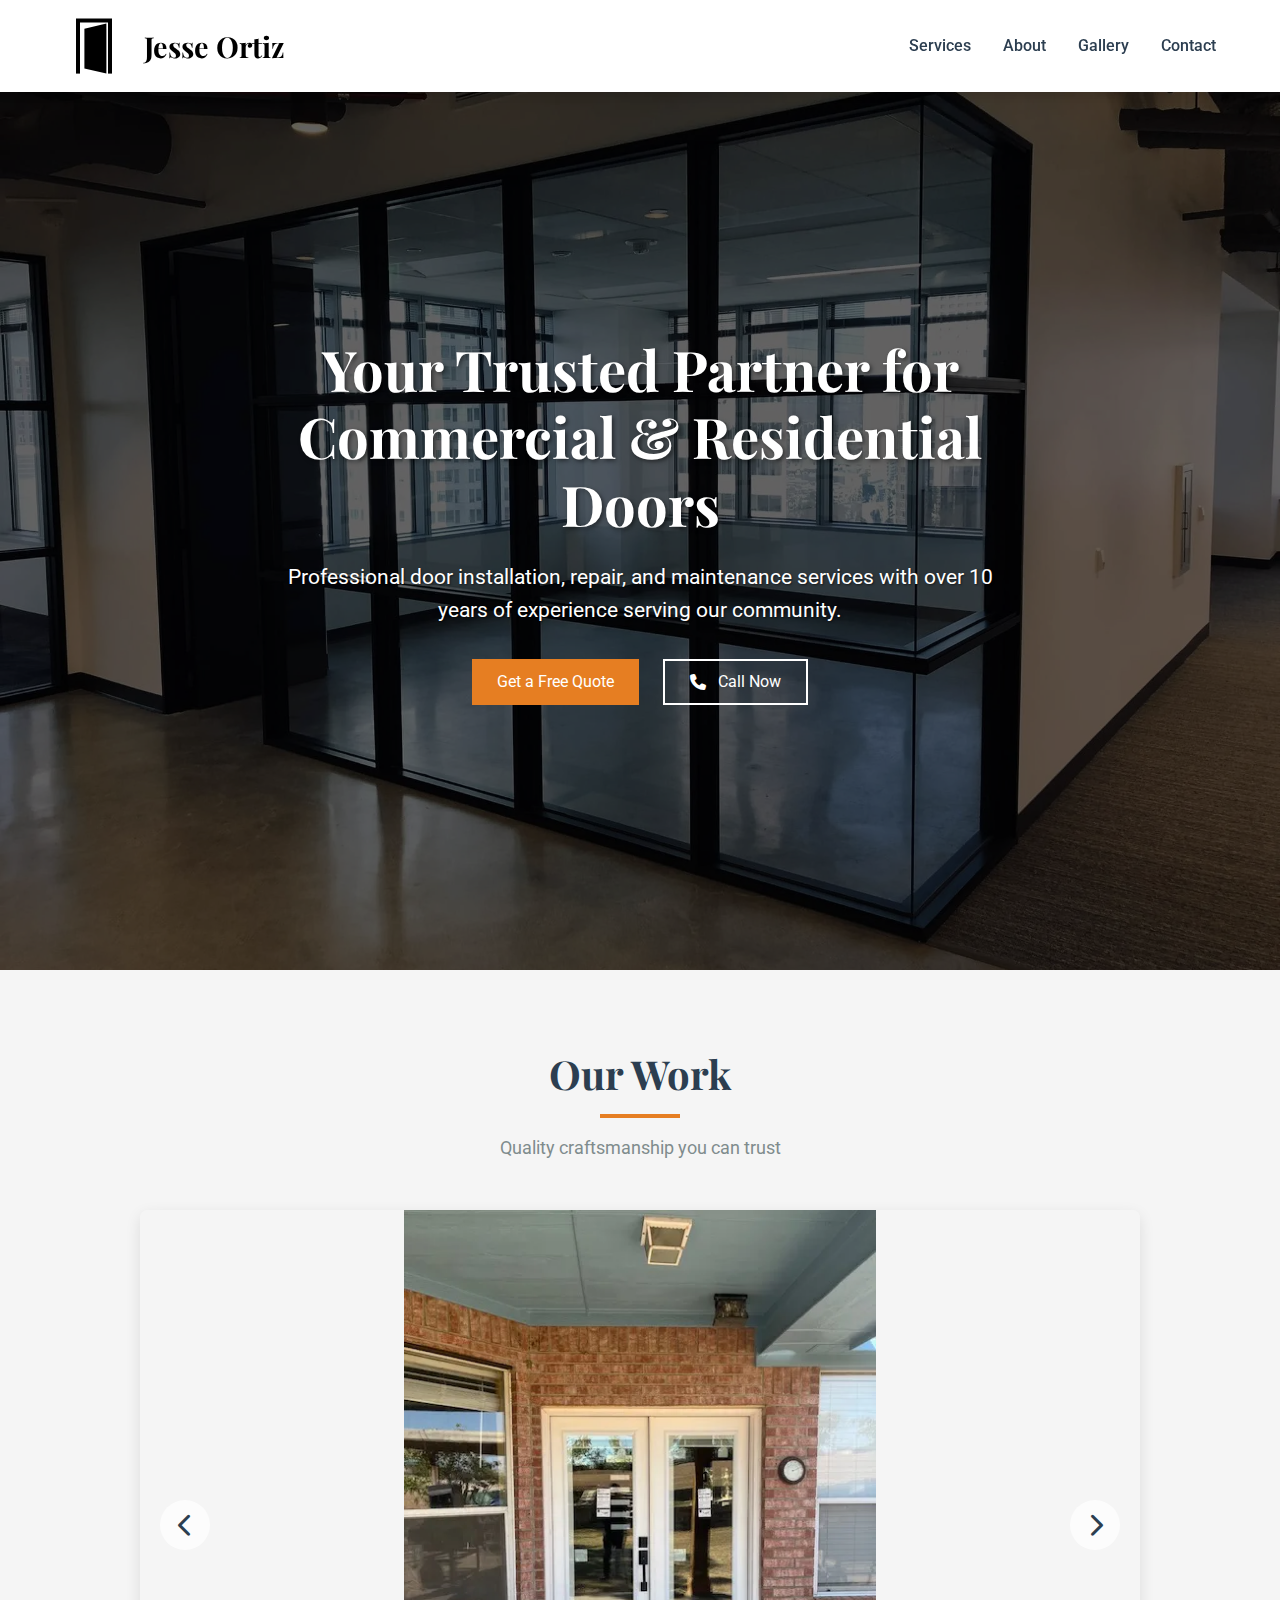
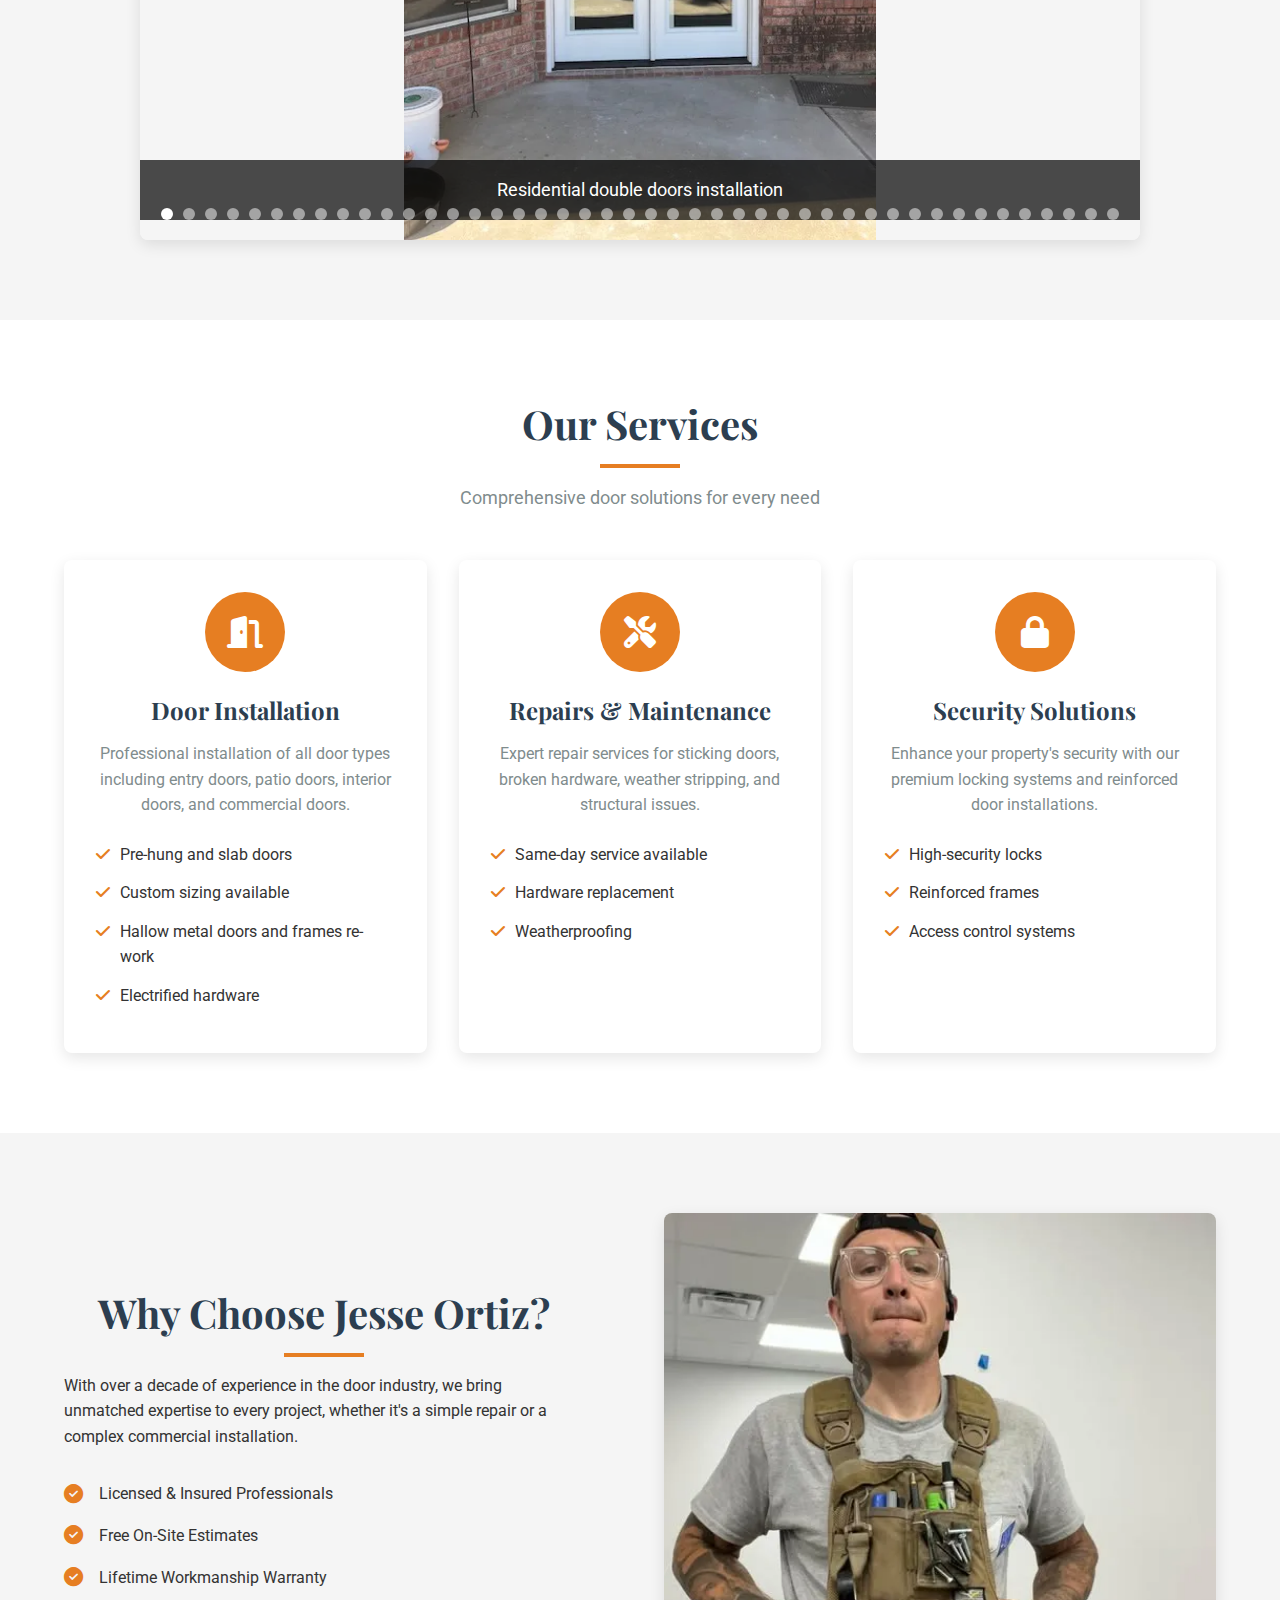
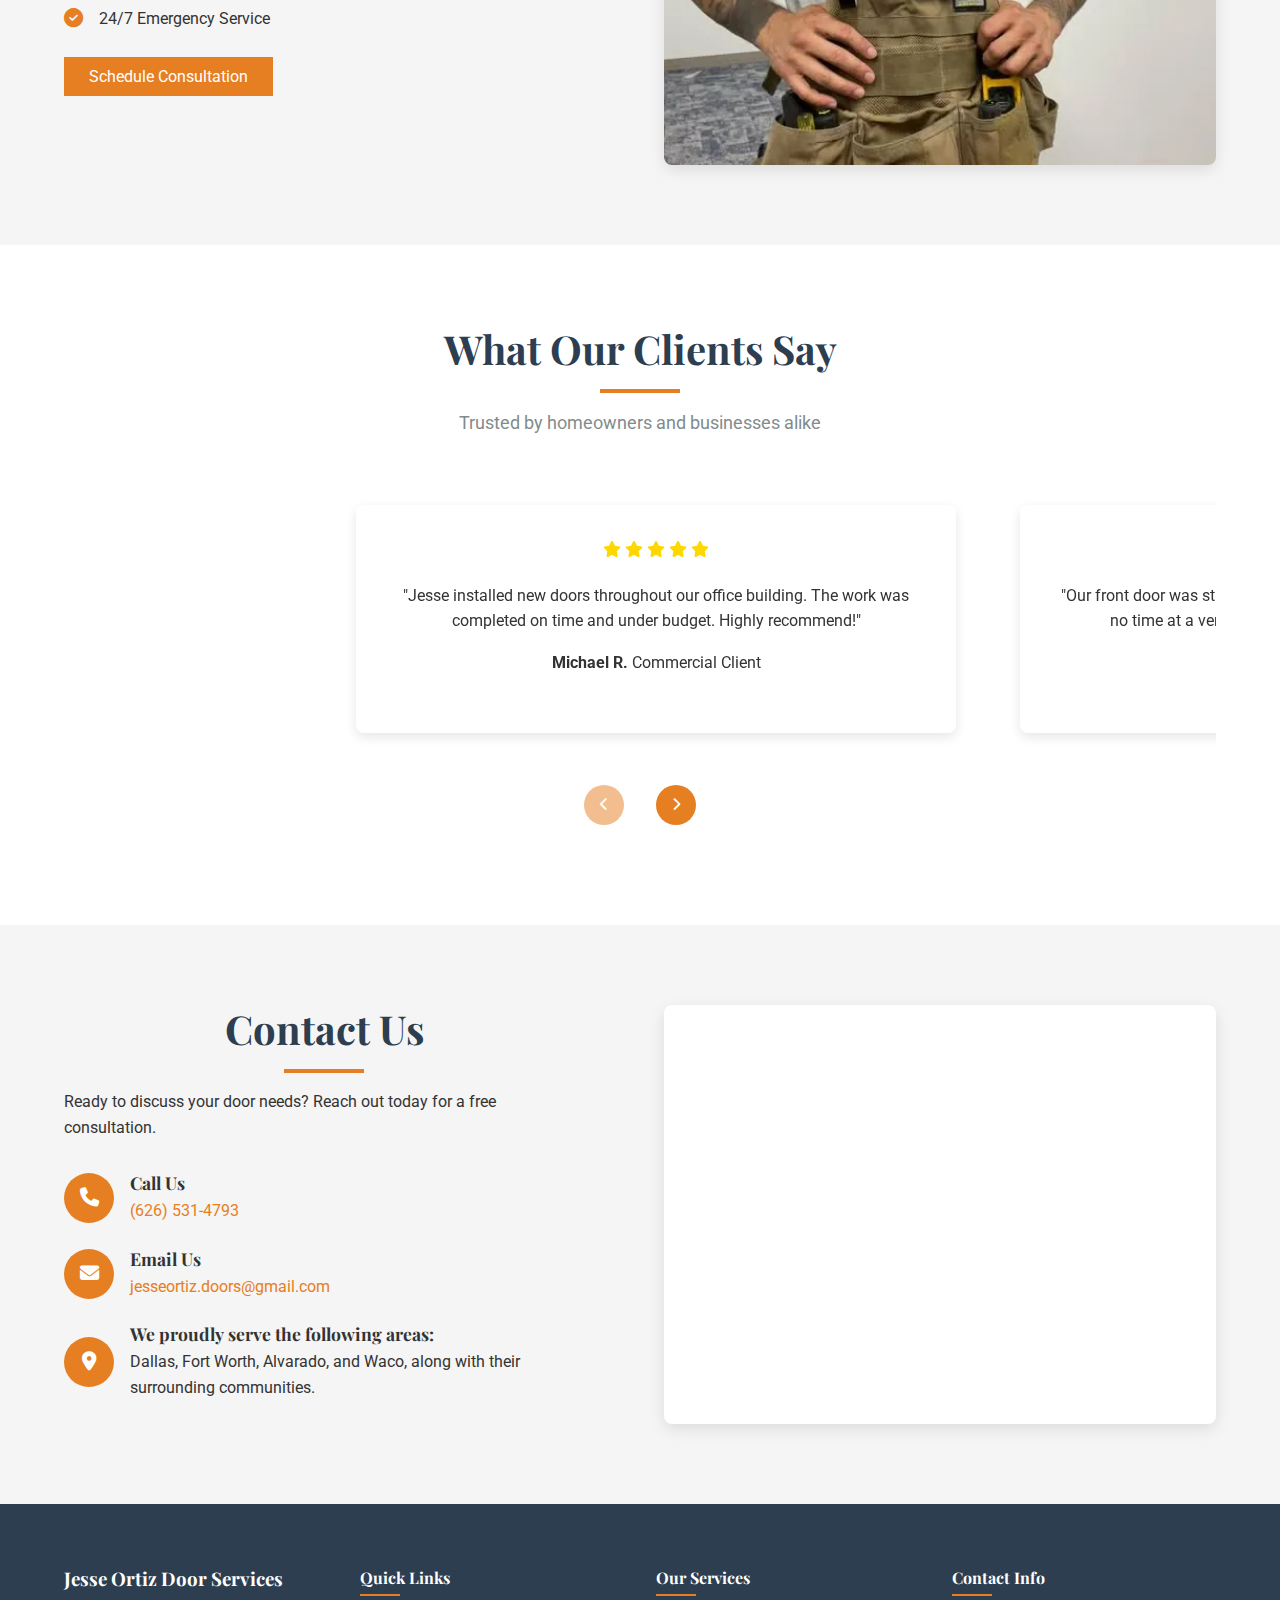
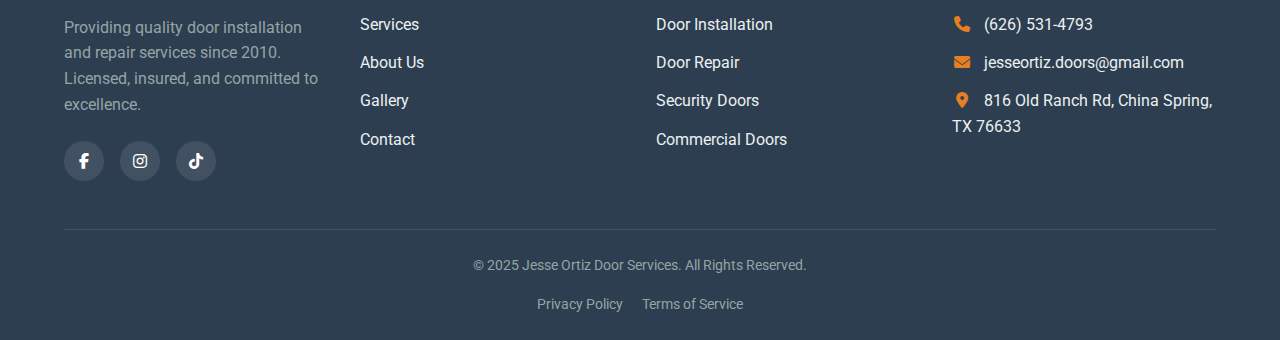
==== commit 9fbd9c9e: "SEO optimizations" ====
--- a/index.html
+++ b/index.html
@@ -9,7 +9,7 @@
   <title>Jesse Ortiz - Professional Door Services</title>
   
   <!-- Preload critical resources -->
-  <link rel="preload" href="./assets/bh_header.jpg" as="image">
+  <link rel="preload" href="./assets/hero-bg.webp" as="image">
   <link rel="preload" href="styles.css" as="style">
   <link rel="preload" href="https://cdnjs.cloudflare.com/ajax/libs/font-awesome/6.4.0/css/all.min.css" as="style">
   <link rel="preload" href="https://fonts.googleapis.com/css2?family=Roboto:wght@300;400;500;700&family=Playfair+Display:wght@700&display=swap" as="style">
--- a/styles.css
+++ b/styles.css
@@ -565,6 +565,7 @@
     justify-content: center;
     align-items: center;
     margin-top: 2rem;
+    padding-bottom: 20px;
     gap: 1rem;
   }
   
--- a/styles.css
+++ b/styles.css
@@ -565,6 +565,7 @@
     justify-content: center;
     align-items: center;
     margin-top: 2rem;
+    padding-bottom: 20px;
     gap: 1rem;
   }
   
